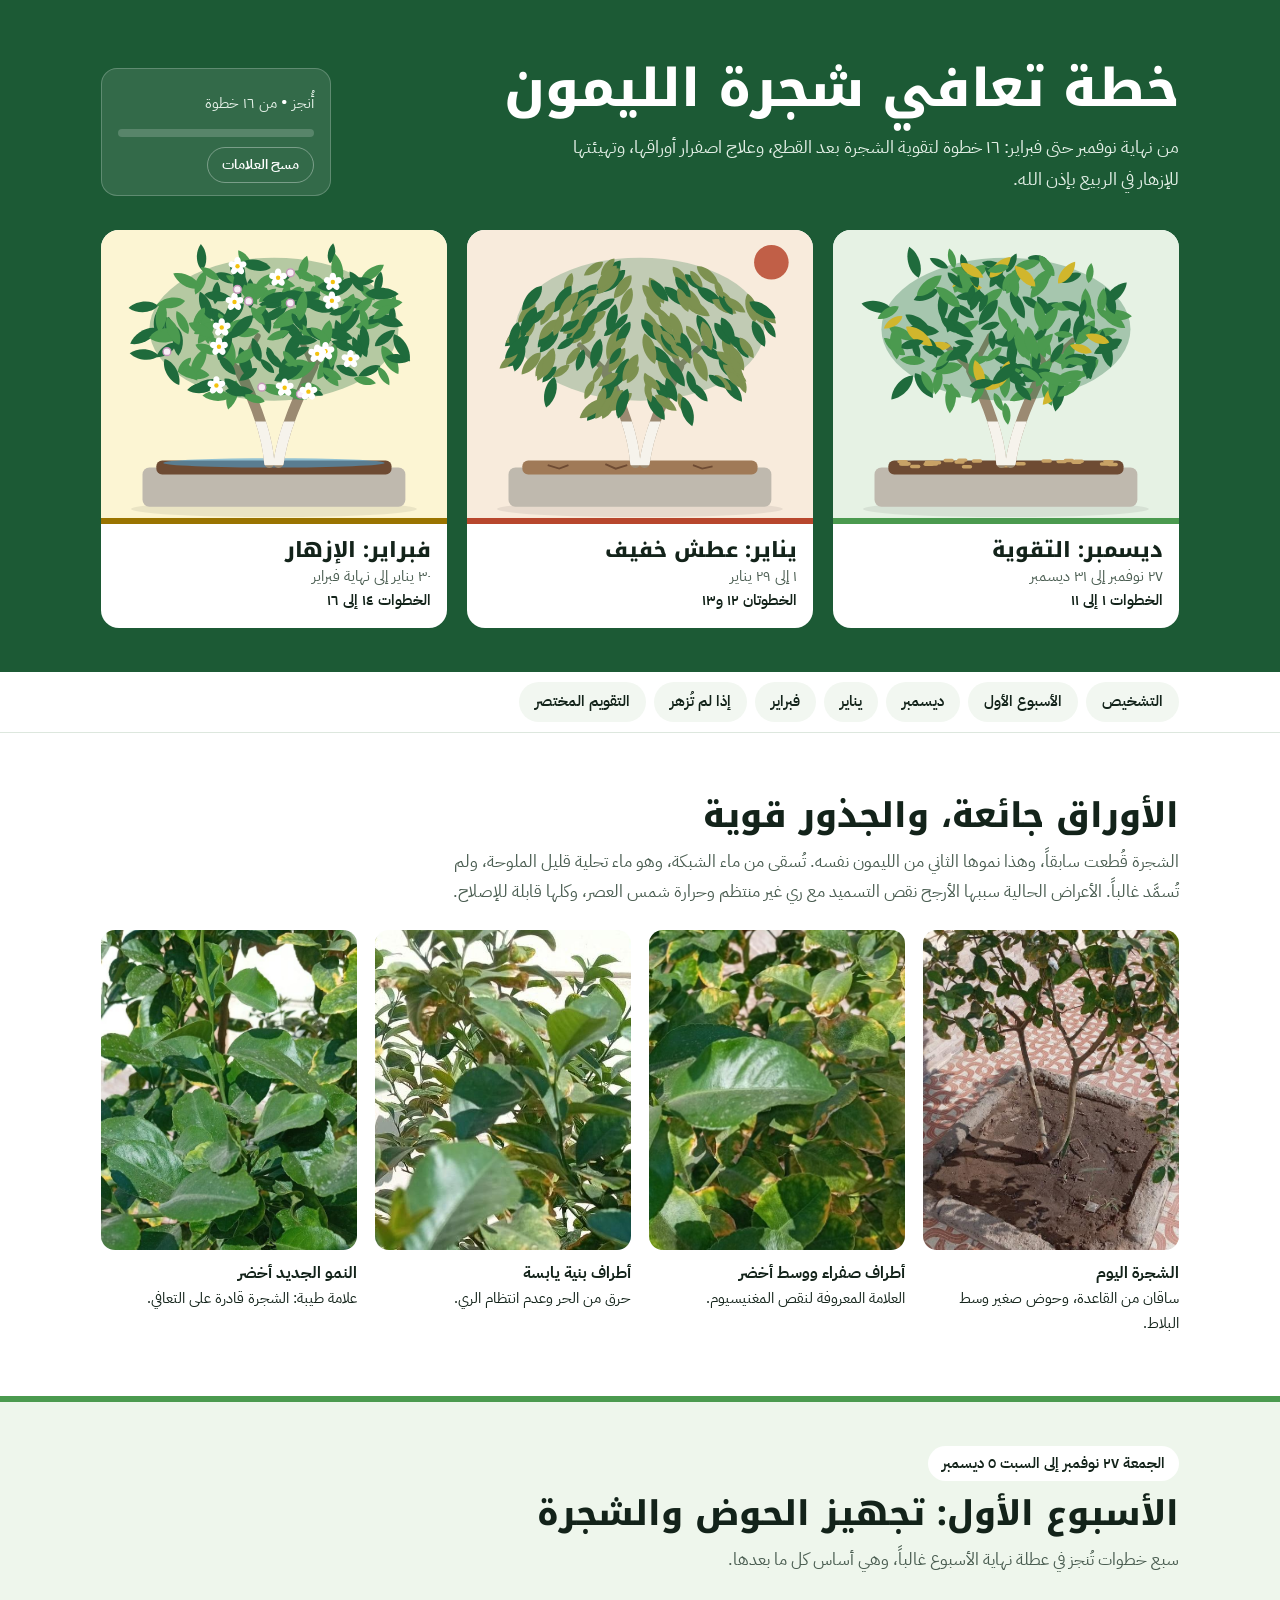
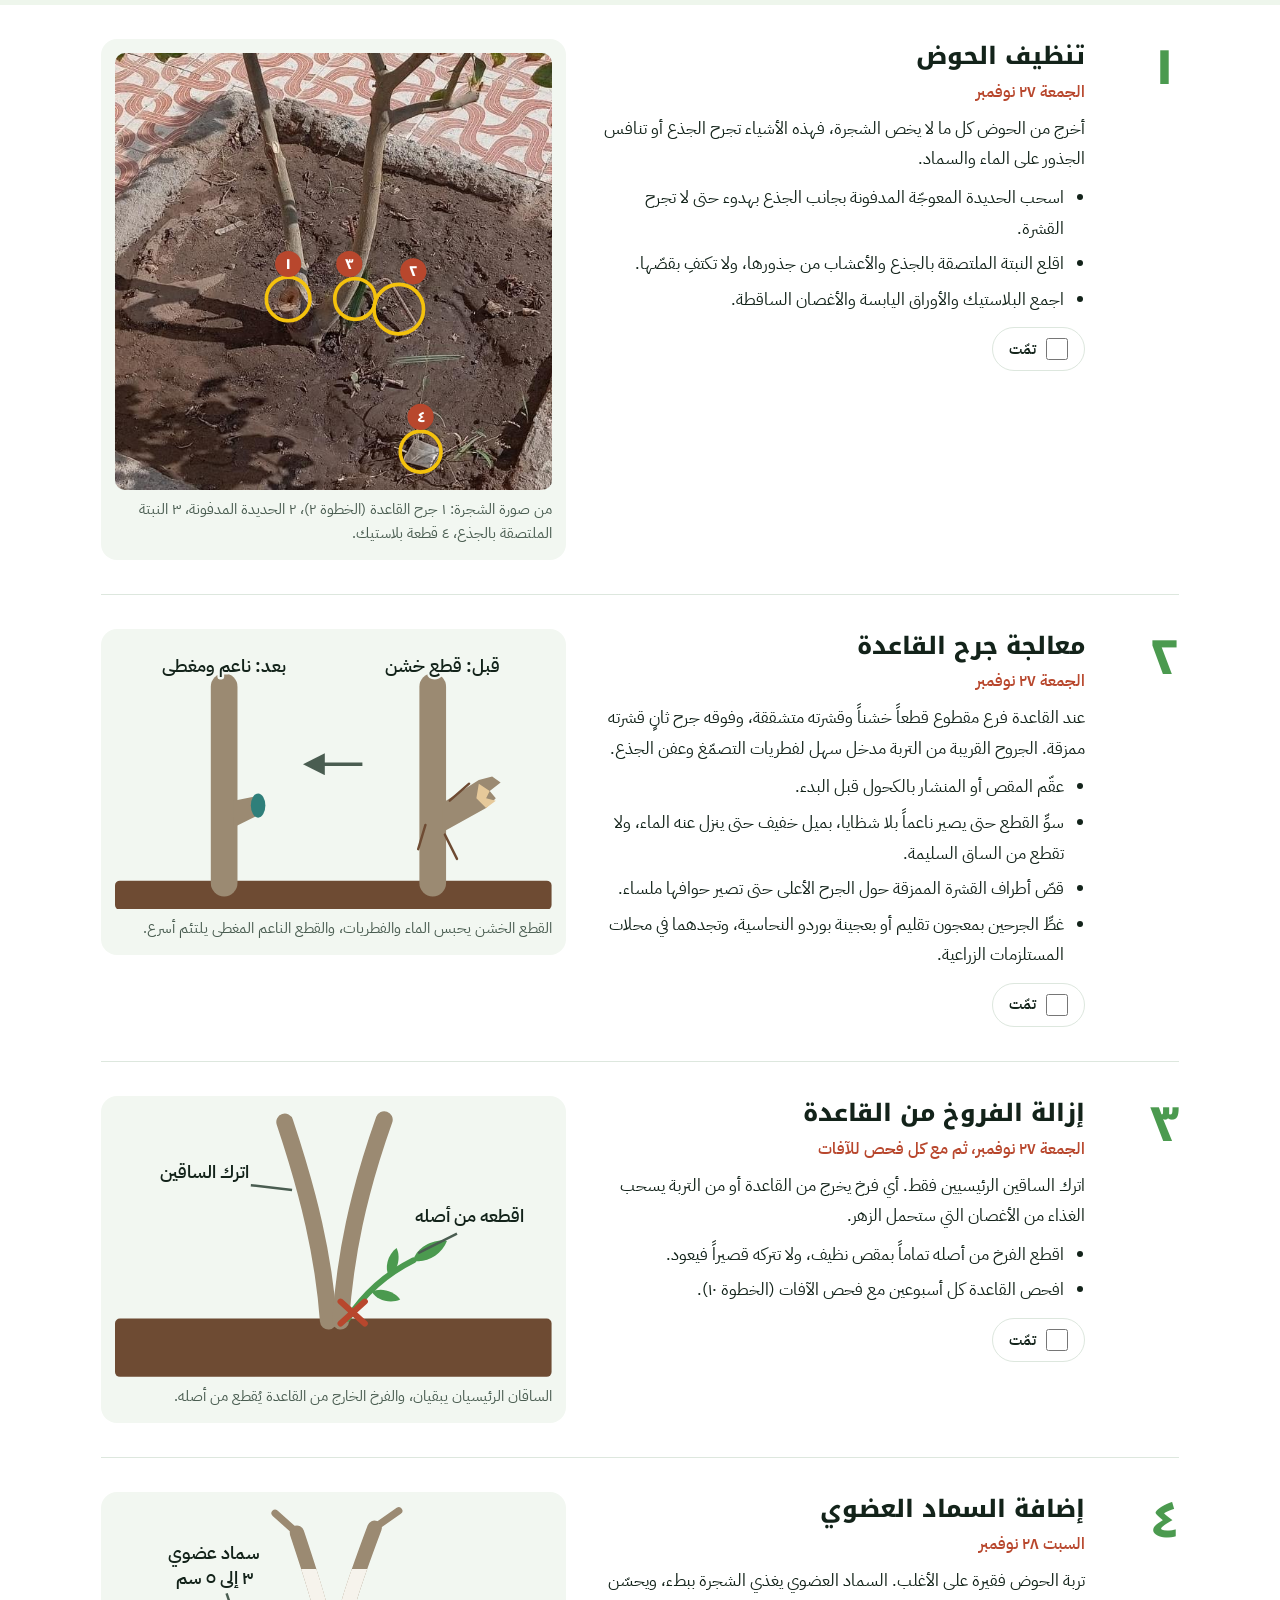
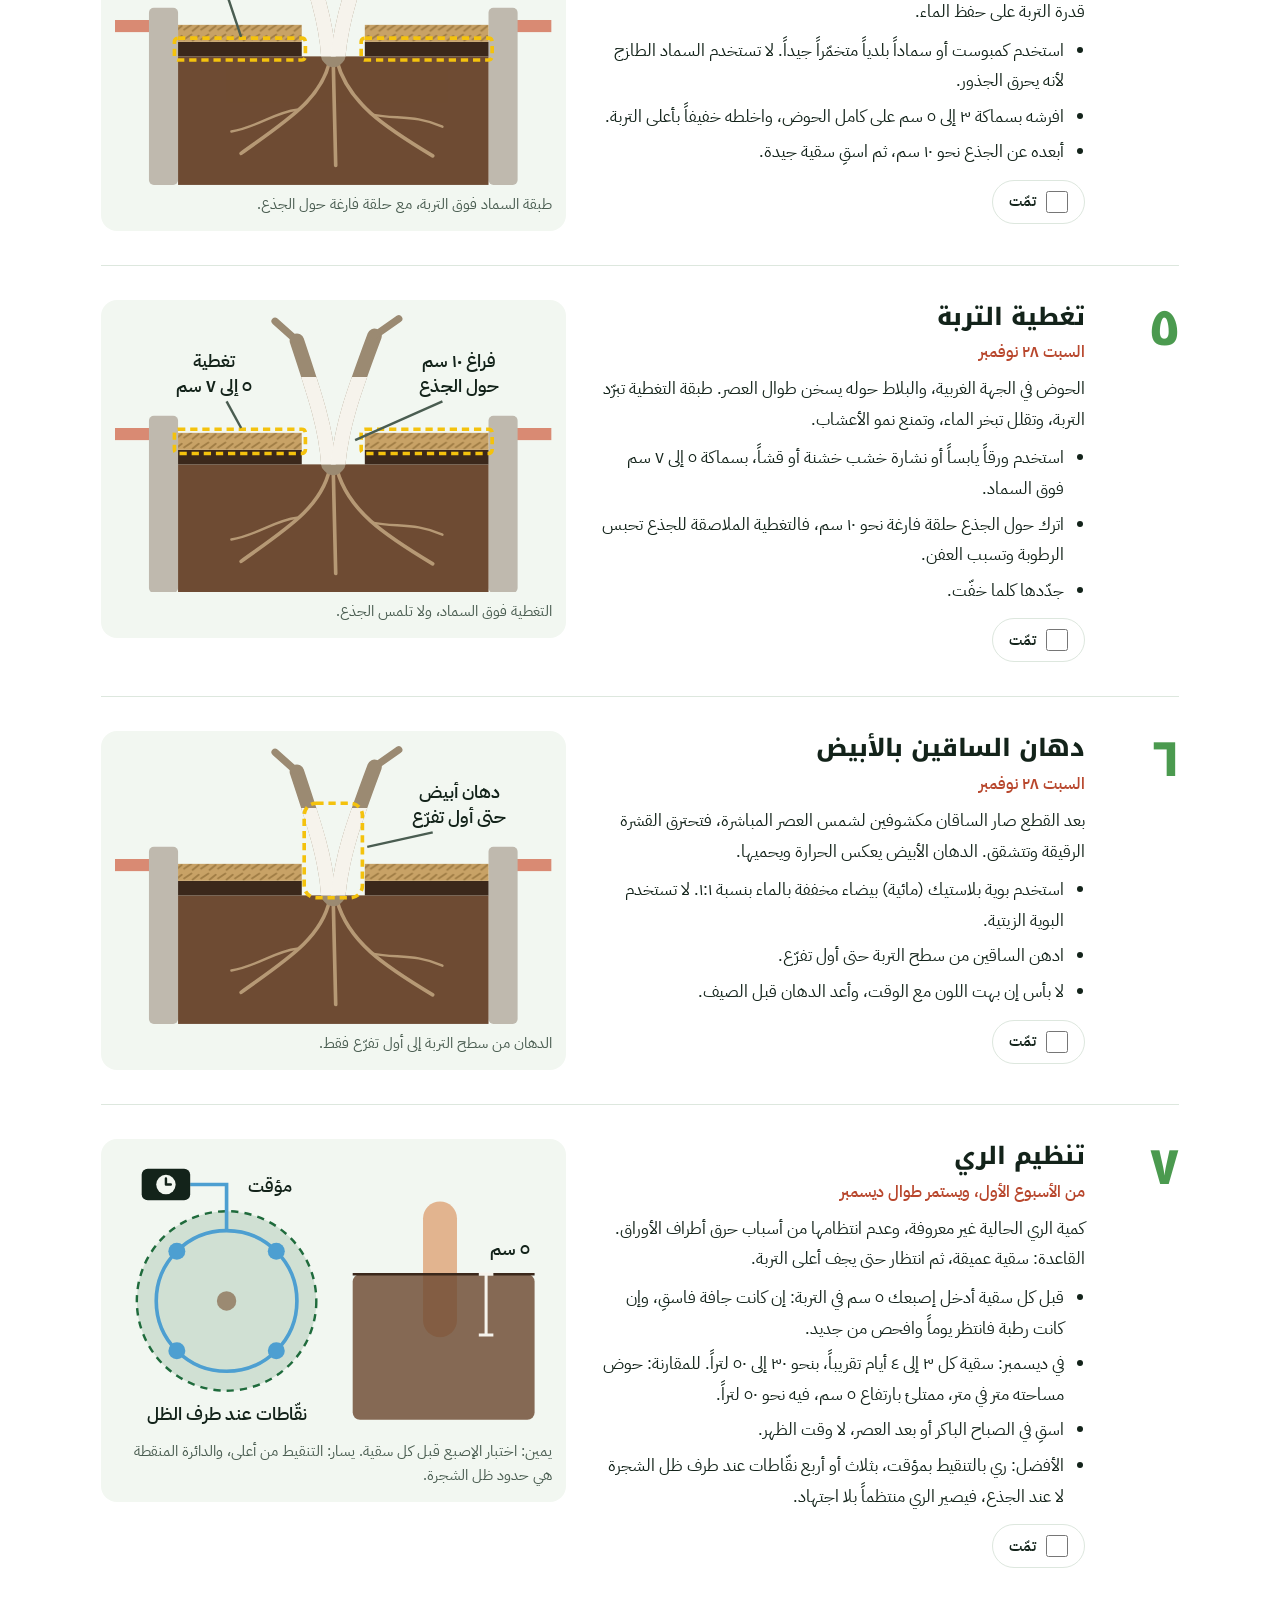
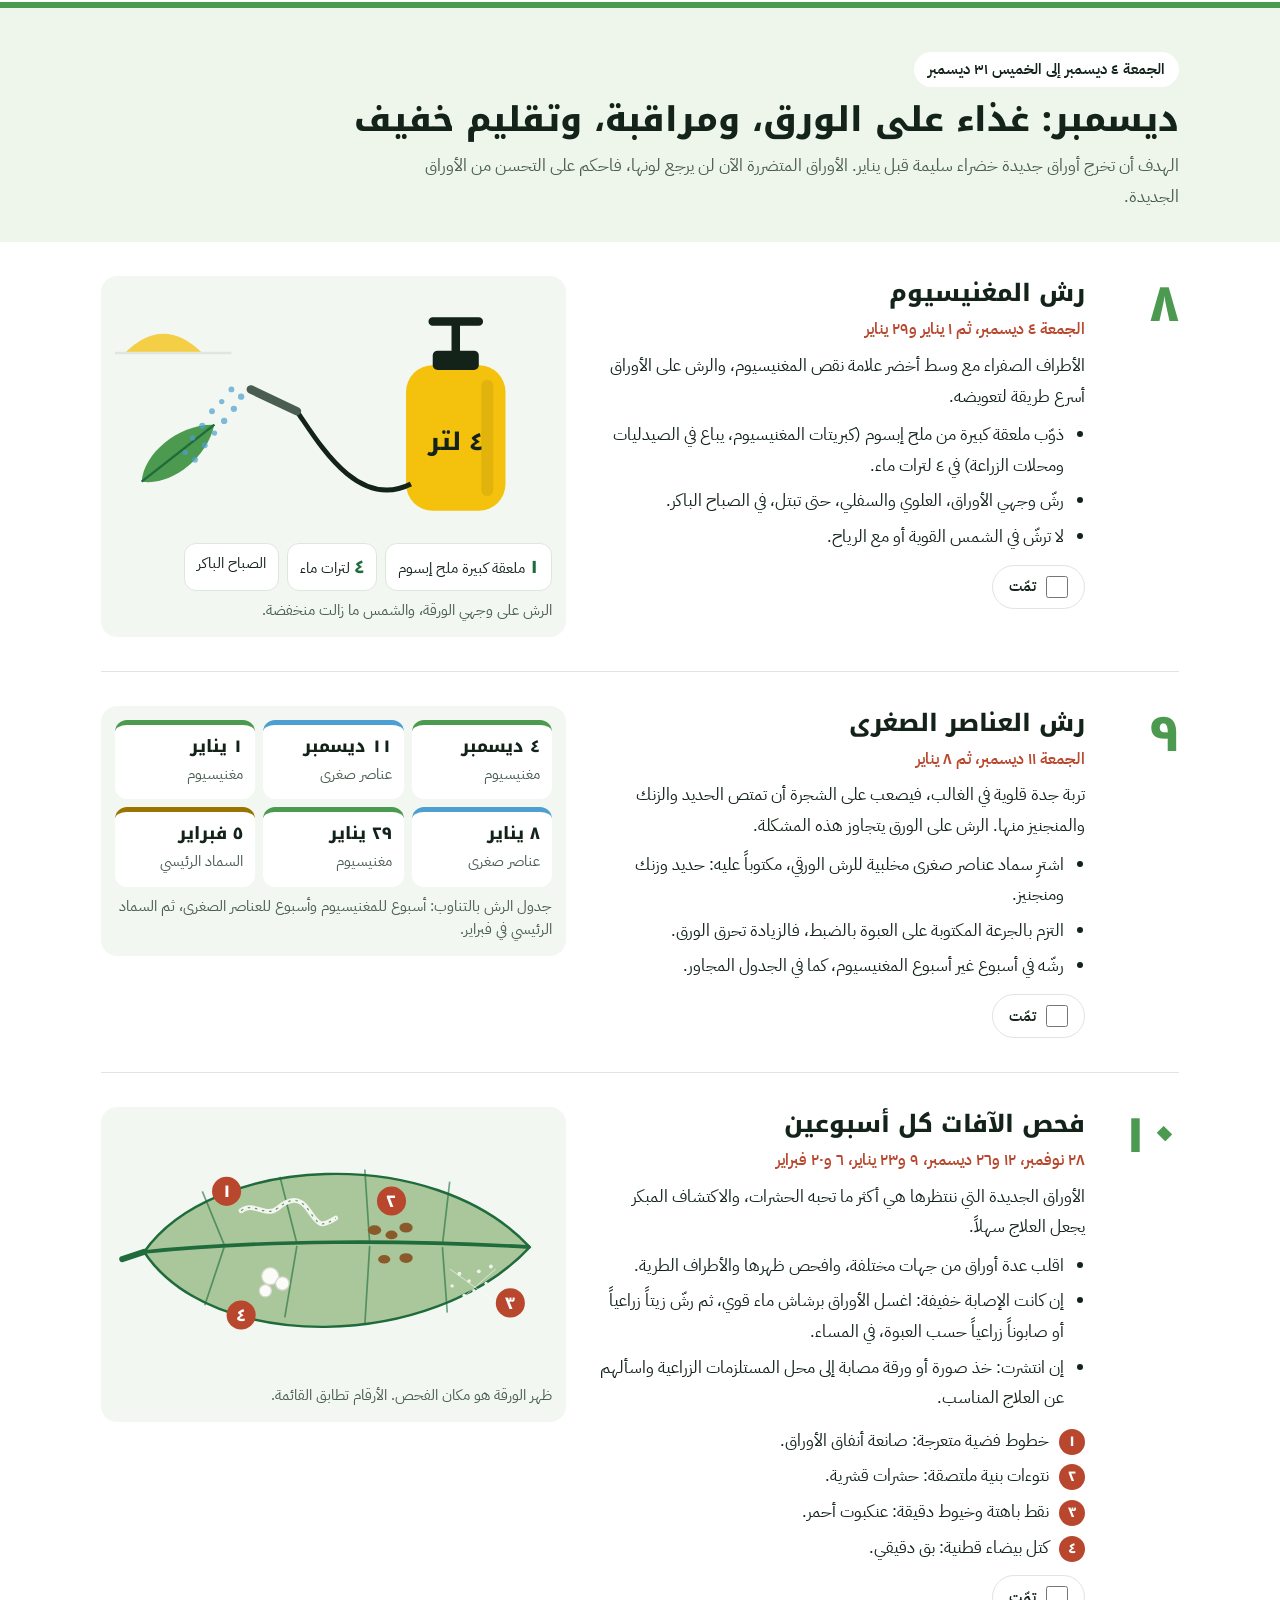
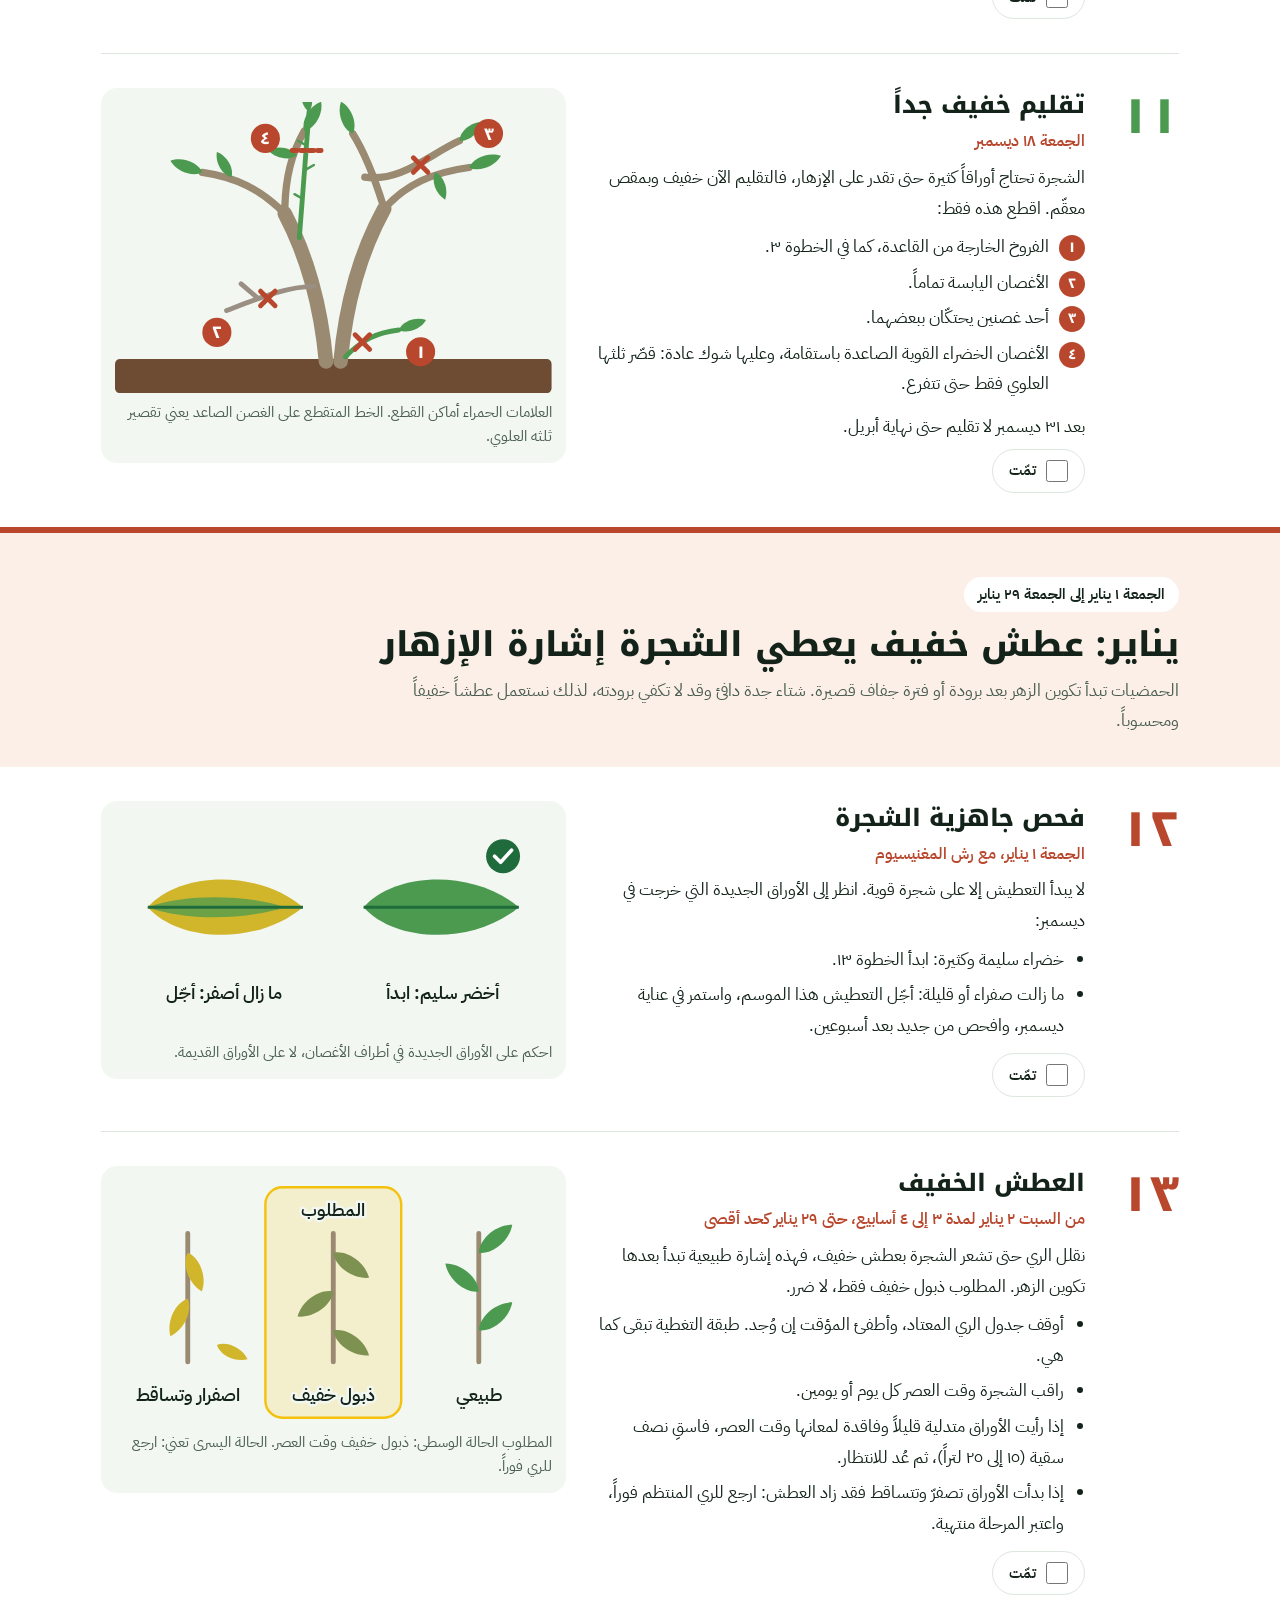
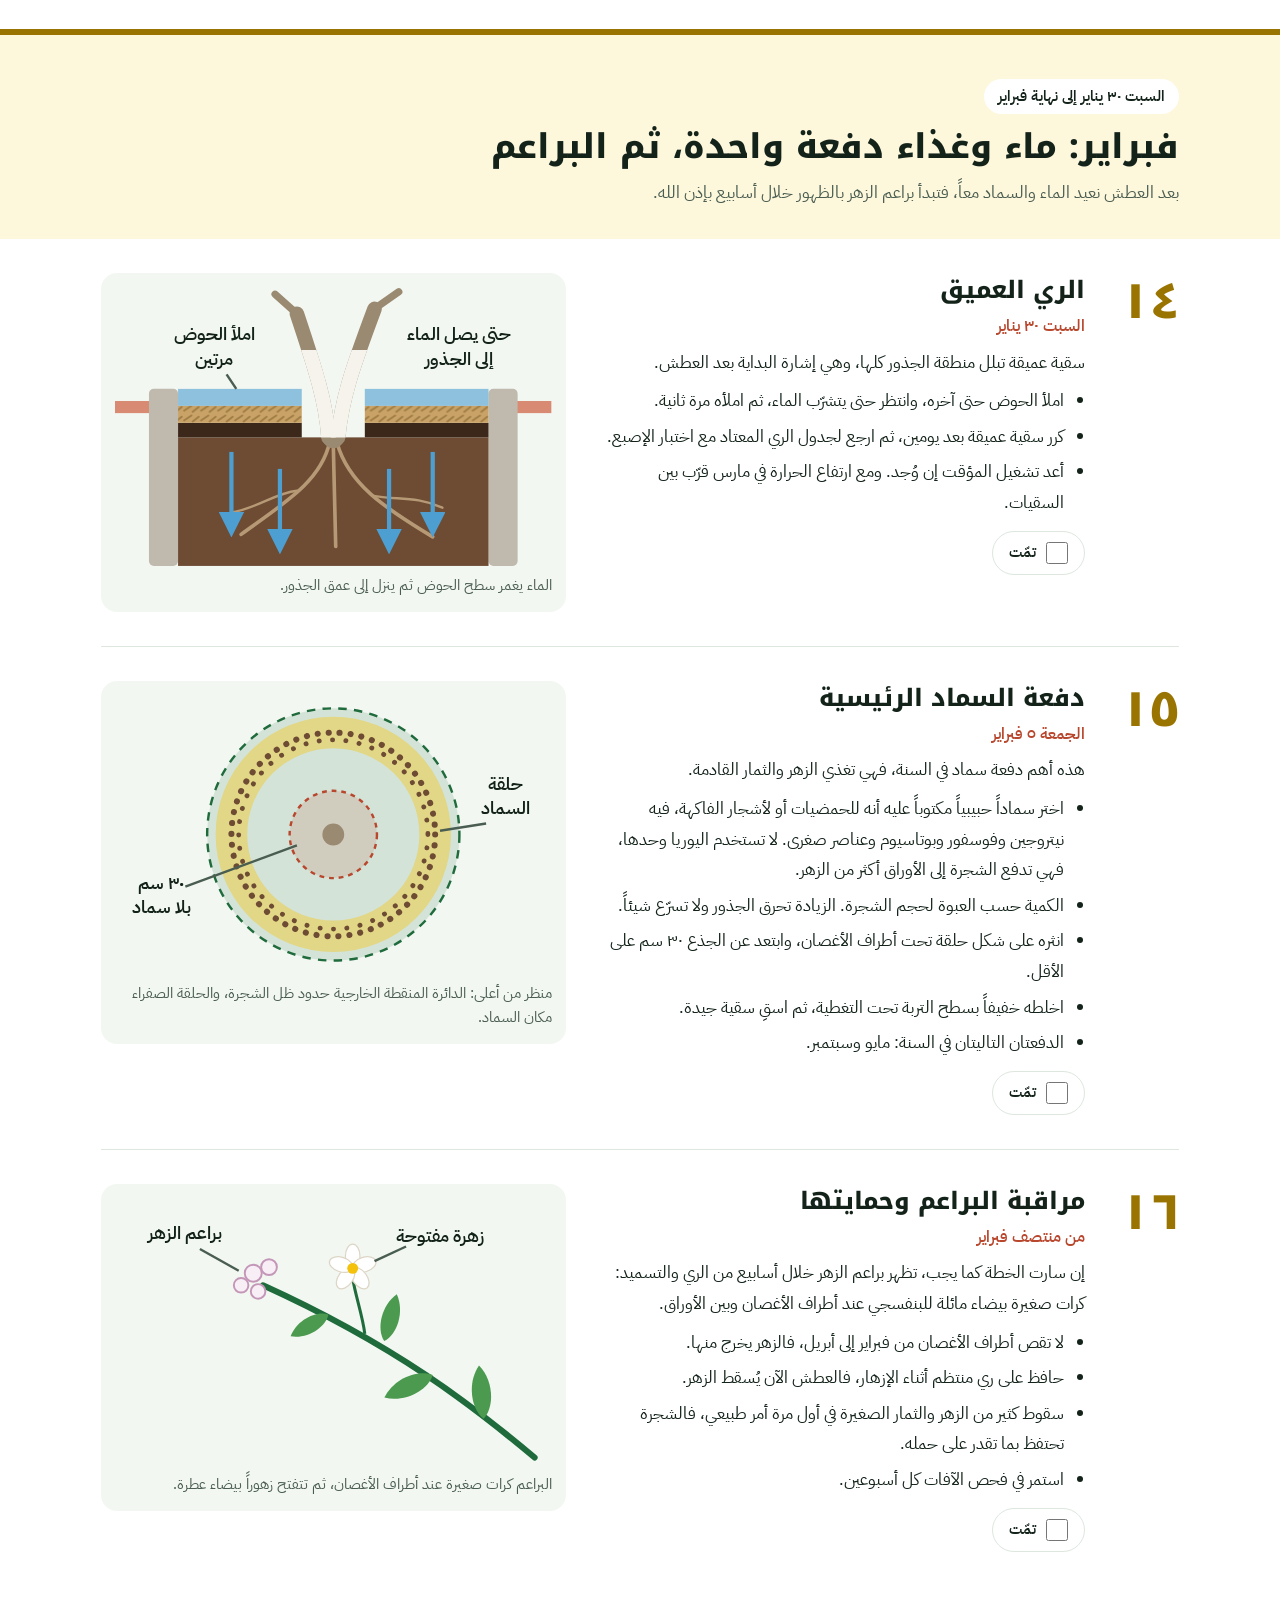
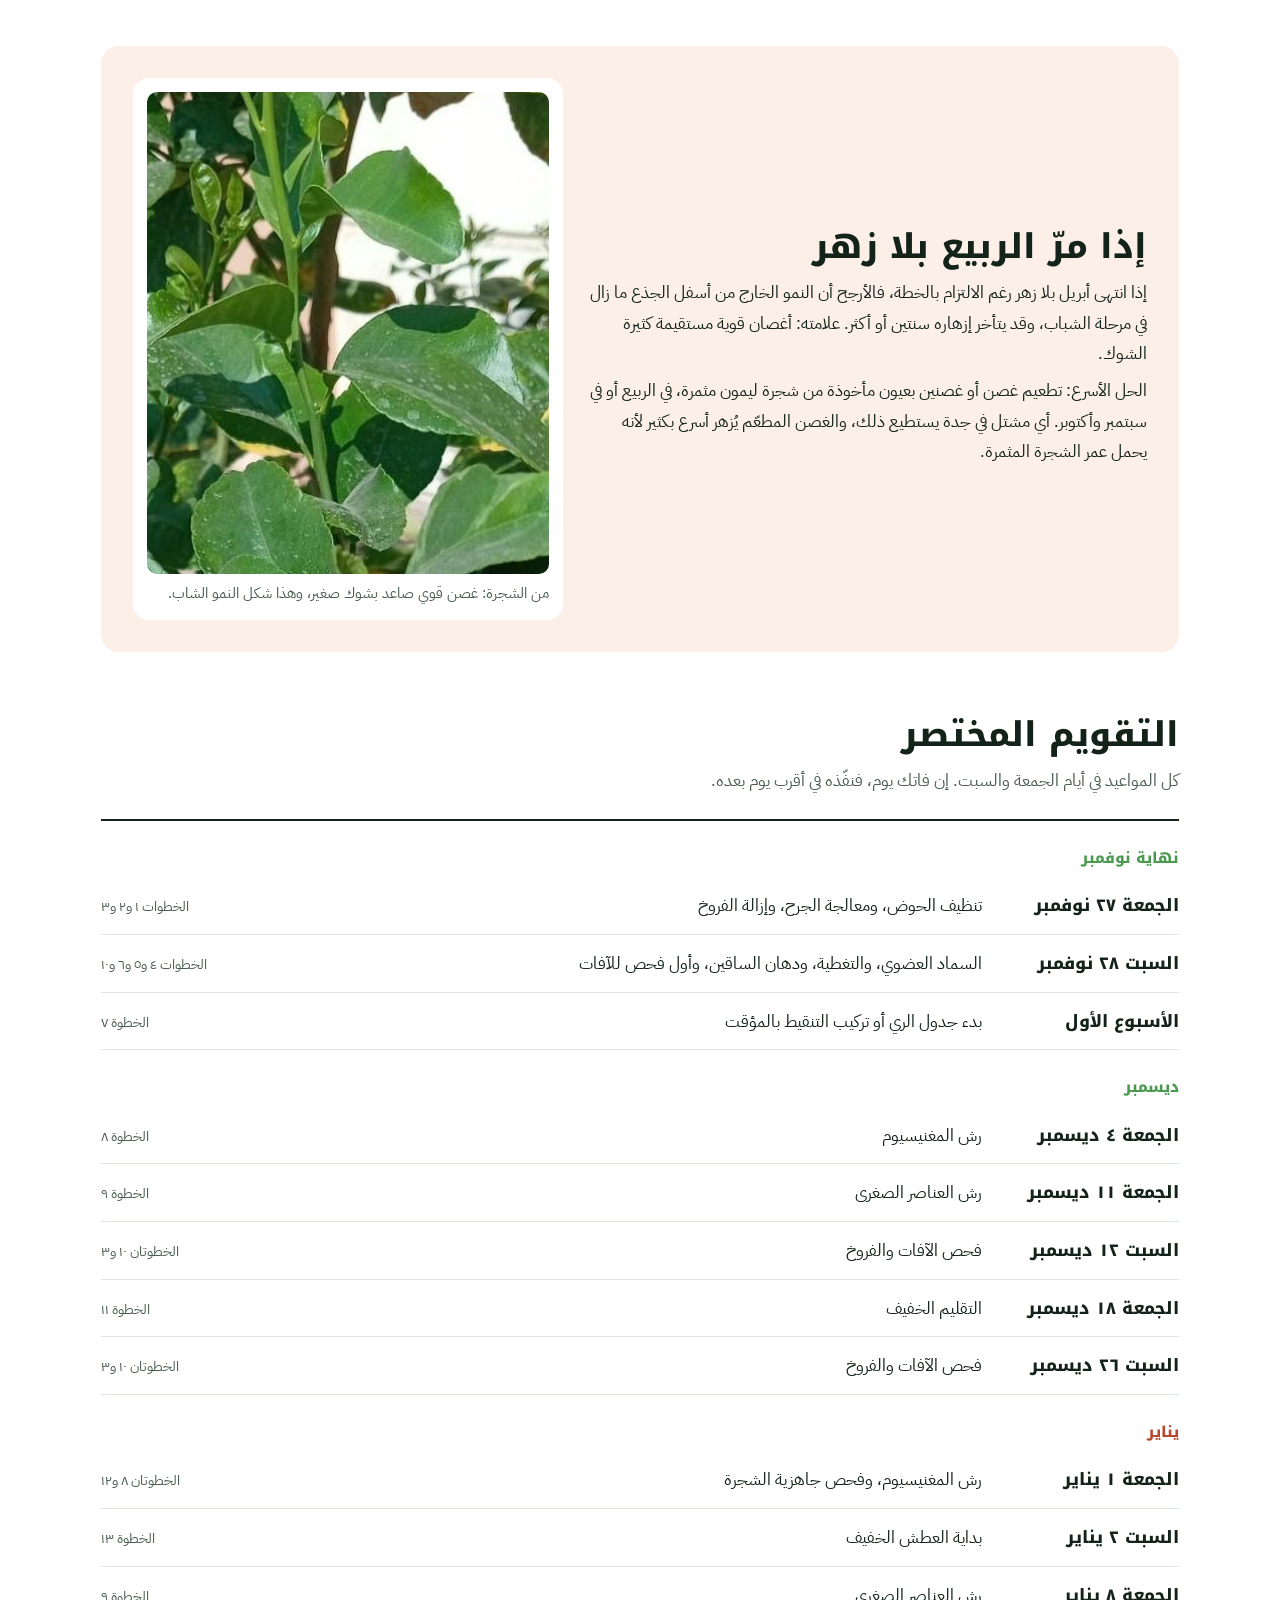
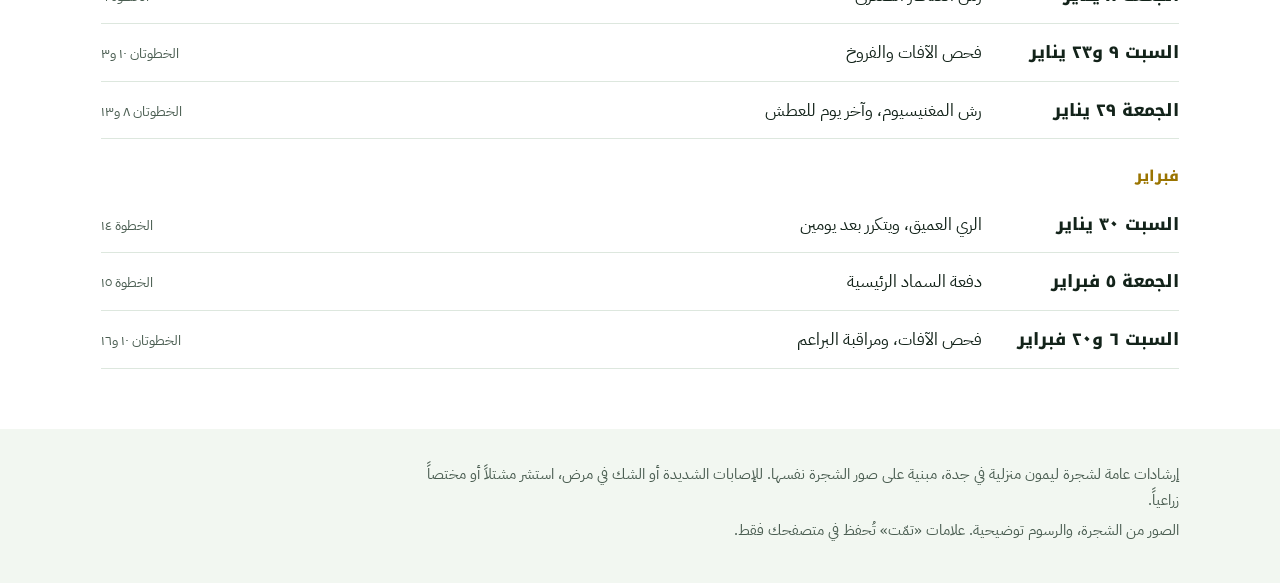
==== lemon/index.html @ d58d5d4e "Add lemon tree recovery plan page at /lemon/ An Arabic, step-by-step care plan (late November to Feb" ====
<!DOCTYPE html>
<html lang="ar" dir="rtl">
<head>
<meta charset="utf-8">
<meta name="viewport" content="width=device-width, initial-scale=1">
<title>خطة تعافي شجرة الليمون</title>
<meta name="description" content="خطة عملية مرقّمة من نهاية نوفمبر حتى فبراير لتقوية شجرة ليمون بعد القطع وتهيئتها للإزهار في جدة.">
<meta property="og:title" content="خطة تعافي شجرة الليمون">
<meta property="og:description" content="١٦ خطوة من نهاية نوفمبر حتى فبراير لتقوية الشجرة وتهيئتها للإزهار.">
<meta name="theme-color" content="#1c5a35">
<link rel="preconnect" href="https://fonts.googleapis.com">
<link rel="preconnect" href="https://fonts.gstatic.com" crossorigin>
<link href="https://fonts.googleapis.com/css2?family=IBM+Plex+Sans+Arabic:wght@400;600&family=Noto+Kufi+Arabic:wght@700;800&display=swap" rel="stylesheet">
<style>
/* VOICE everyday: a practical care leaflet for the family and whoever waters the tree
   IDEA an agricultural extension leaflet written for one specific lemon tree
   PICTURE the same tree drawn at three stations: December strengthening, January mild thirst, February blossom
   COLOUR white ground, leaf green bands, lemon yellow and terracotta (from the tiles around the basin) as accents
   TYPE Noto Kufi Arabic for headings + IBM Plex Sans Arabic for text
   LAYOUT green header with title and the three stations under it; numbered steps with a drawing beside each, stacked on phones */
:root{
  --bg:#ffffff;--ink:#13231a;--muted:#4a5d51;--line:#dde7de;--panel:#f2f7f1;--band:#1c5a35;--bandink:#e3efe6;
  --stbg:#ffffff;--sky1:#e6f2e4;--sky2:#f8ebdc;--sky3:#fcf5d3;
  --t1:#eef6ec;--t2:#fbefe8;--t3:#fdf7dc;
  --leaf:#1f6b3c;--leaf2:#4b9a4f;--leafdull:#7d9150;--leafy:#d1b62c;--leafund:#a9c79a;
  --lemon:#f4c20d;--gold:#9a7400;--terra:#b8472d;--tile:#d98a73;
  --soil:#6e4b33;--soil2:#a07a57;--compost:#3b281b;--mulch:#c8a266;--mulch2:#a07d45;
  --concrete:#bfb9ae;--trunk:#9b8a72;--wood:#e6c99a;--paint:#f6f3ec;--paste:#2f7f7a;
  --water:#4d9fd1;--skin:#e2b48f;--root:#c9ad86;--bud:#f8eef6;--budline:#c497b8;--scale:#8a5a2b;--dry:#9a8f82;
}
@media (prefers-color-scheme:dark){:root:not([data-theme=light]){
  --bg:#0e1812;--ink:#e8f0ea;--muted:#a7b7ac;--line:#233629;--panel:#15231a;--band:#10301e;--bandink:#cfe0d4;
  --stbg:#16271c;--sky1:#1b3324;--sky2:#33271e;--sky3:#323019;
  --t1:#132519;--t2:#261a15;--t3:#25230f;
  --leaf:#3f9a5f;--leaf2:#6fbf72;--leafdull:#8fa463;--leafy:#d8c04a;--leafund:#5d7f55;
  --gold:#f4c20d;--terra:#e2734f;--tile:#9c5a47;
  --soil:#5c3f2b;--soil2:#7d6046;--compost:#2a1c12;--mulch:#a8874f;--mulch2:#86693a;
  --concrete:#6f6b64;--trunk:#8c7c66;--water:#5aaee0;--root:#8f7a5d;--dry:#7f766b;
}}
:root[data-theme=dark]{
  --bg:#0e1812;--ink:#e8f0ea;--muted:#a7b7ac;--line:#233629;--panel:#15231a;--band:#10301e;--bandink:#cfe0d4;
  --stbg:#16271c;--sky1:#1b3324;--sky2:#33271e;--sky3:#323019;
  --t1:#132519;--t2:#261a15;--t3:#25230f;
  --leaf:#3f9a5f;--leaf2:#6fbf72;--leafdull:#8fa463;--leafy:#d8c04a;--leafund:#5d7f55;
  --gold:#f4c20d;--terra:#e2734f;--tile:#9c5a47;
  --soil:#5c3f2b;--soil2:#7d6046;--compost:#2a1c12;--mulch:#a8874f;--mulch2:#86693a;
  --concrete:#6f6b64;--trunk:#8c7c66;--water:#5aaee0;--root:#8f7a5d;--dry:#7f766b;
}
*{box-sizing:border-box;min-width:0}
html{scroll-padding-top:72px;-webkit-text-size-adjust:100%}
body{margin:0;background:var(--bg);color:var(--ink);font:17px/1.8 "IBM Plex Sans Arabic",Tahoma,"Segoe UI",sans-serif}
img{max-width:100%;height:auto;display:block}
a{color:inherit}
.wrap{max-width:1180px;margin:0 auto;padding-inline:max(4vw,16px)}
h1,h2,h3,.kufi{font-family:"Noto Kufi Arabic",Tahoma,"Segoe UI",sans-serif;font-weight:800}
h1{font-size:clamp(32px,5.4vw,52px);line-height:1.25;margin:0 0 10px;text-wrap:balance}
h2{font-size:clamp(25px,3.4vw,34px);line-height:1.35;margin:0 0 8px;text-wrap:balance}
h3{font-size:clamp(20px,2.4vw,24px);line-height:1.45;margin:0}
.top{background:var(--band);color:#fff;padding:clamp(28px,5vw,56px) 0 clamp(24px,4vw,44px)}
.head{display:flex;flex-wrap:wrap;gap:16px 40px;align-items:flex-end;justify-content:space-between}
.lead{font-size:18px;max-width:36em;margin:0;color:var(--bandink)}
.prog{background:rgba(255,255,255,.1);border:1px solid rgba(255,255,255,.22);border-radius:16px;padding:12px 16px;min-width:230px}
.prog p{margin:0 0 8px;font-size:15px;color:var(--bandink)}
.prog b{font-size:22px;color:#fff}
.track{height:8px;border-radius:9px;background:rgba(255,255,255,.18);overflow:hidden}
#bar{height:100%;width:0;background:var(--lemon);border-radius:9px;transition:width .35s}
.reset{margin-top:10px;font:600 14px "IBM Plex Sans Arabic",Tahoma,sans-serif;color:#fff;background:none;border:1px solid rgba(255,255,255,.35);border-radius:999px;padding:6px 14px;min-height:36px;cursor:pointer}
.reset:focus-visible,.done input:focus-visible,.toc a:focus-visible{outline:3px solid var(--lemon);outline-offset:2px}
.stations{display:grid;grid-template-columns:repeat(3,minmax(0,1fr));gap:clamp(8px,2vw,20px);margin-top:clamp(22px,3vw,34px)}
.st{background:var(--stbg);color:var(--ink);border-radius:18px;overflow:hidden;display:flex;flex-direction:column;text-decoration:none}
.st svg{display:block;width:100%;height:auto;aspect-ratio:300/250}
.st:nth-child(1) svg{background:var(--sky1)}.st:nth-child(2) svg{background:var(--sky2)}.st:nth-child(3) svg{background:var(--sky3)}
.st .cap{padding:12px 16px 16px;border-top:6px solid var(--c);flex:1}
.st .m{font:800 21px/1.4 "Noto Kufi Arabic",Tahoma,sans-serif;display:block}
.st .d,.st .s{display:block;font-size:14.5px;color:var(--muted);line-height:1.6}
.st .s{color:var(--ink);font-weight:600}
.c1{--c:var(--leaf2);--tint:var(--t1)}.c2{--c:var(--terra);--tint:var(--t2)}.c3{--c:var(--gold);--tint:var(--t3)}
.toc{position:sticky;top:0;z-index:5;background:var(--bg);border-bottom:1px solid var(--line)}
.toc .wrap{display:flex;gap:8px;overflow-x:auto;padding-block:10px;scrollbar-width:thin}
.toc a{flex:none;display:inline-flex;align-items:center;min-height:40px;padding:4px 16px;border-radius:999px;background:var(--panel);text-decoration:none;font-size:15px;font-weight:600}
@media(max-width:900px){.toc{position:static}}
.sec{padding:clamp(32px,5vw,60px) 0}
.intro{max-width:44em;margin:0 0 22px;color:var(--muted)}
.diag{display:grid;grid-template-columns:repeat(4,minmax(0,1fr));gap:18px}
.diag figure{margin:0}
.diag img{width:100%;aspect-ratio:4/5;object-fit:cover;border-radius:14px;background:var(--panel)}
.diag figcaption{font-size:15px;line-height:1.65;margin-top:10px}
.diag figcaption b{display:block;font-size:16px}
.ph{background:var(--tint);padding:clamp(26px,4vw,44px) 0 clamp(20px,3vw,30px);border-top:6px solid var(--c)}
.ph .dates{display:inline-block;font-weight:600;color:var(--ink);background:var(--bg);border-radius:999px;padding:4px 14px;font-size:15px;margin-bottom:10px}
.ph p{margin:4px 0 0;max-width:46em;color:var(--muted)}
.step{display:grid;grid-template-columns:64px minmax(0,1fr) minmax(0,.95fr);gap:8px 30px;padding:34px 0;border-top:1px solid var(--line);align-items:start}
.step:first-child{border-top:0}
.num{font:800 50px/1 "Noto Kufi Arabic",Tahoma,sans-serif;color:var(--c);padding-top:4px}
.when{display:block;margin:4px 0 8px;font-weight:600;color:var(--terra);font-size:15.5px}
.step p{margin:6px 0}
.step ul{padding-inline-start:1.2em;margin:8px 0 12px}
.step li{margin:5px 0}
.done{display:inline-flex;align-items:center;gap:10px;min-height:44px;padding:6px 16px;border:1.5px solid var(--line);border-radius:999px;cursor:pointer;font-weight:600;font-size:15px;user-select:none}
.done input{width:22px;height:22px;margin:0;accent-color:var(--leaf)}
.step.is-done .done{background:var(--leaf);border-color:var(--leaf);color:#fff}
.step.is-done .num{color:var(--muted)}
.step.is-done h3{text-decoration:line-through;text-decoration-thickness:2px;text-decoration-color:var(--leaf2)}
.fig{margin:0;background:var(--panel);border-radius:16px;padding:14px}
.fig svg{display:block;width:100%;height:auto}
.fig figcaption{font-size:14.5px;color:var(--muted);margin-top:8px;line-height:1.65}
.ann{position:relative}
.ann img{width:100%;border-radius:10px}
.ann svg{position:absolute;inset:0;width:100%;height:100%}
.t{font:600 15px "IBM Plex Sans Arabic",Tahoma,sans-serif;fill:var(--ink);paint-order:stroke;stroke:var(--panel);stroke-width:4px;stroke-linejoin:round}
.tb{font:800 16px "Noto Kufi Arabic",Tahoma,sans-serif;fill:#fff}
.chips{display:flex;flex-wrap:wrap;gap:8px;margin-top:10px}
.chips span{background:var(--bg);border:1px solid var(--line);border-radius:12px;padding:6px 12px;font-size:15px;white-space:nowrap}
.chips b{font:800 18px "Noto Kufi Arabic",Tahoma,sans-serif;color:var(--leaf)}
.spray{display:grid;grid-template-columns:repeat(3,minmax(0,1fr));gap:8px}
.sp{background:var(--bg);border-radius:12px;padding:10px 12px;border-top:5px solid var(--k)}
.sp b{display:block;font:800 17px/1.4 "Noto Kufi Arabic",Tahoma,sans-serif;white-space:nowrap}
.sp span{font-size:14.5px;color:var(--muted)}
.mg{--k:var(--leaf2)}.mi{--k:var(--water)}.fe{--k:var(--gold)}
.legend{list-style:none;padding:0!important}
.legend li{display:flex;gap:10px;align-items:baseline}
.legend i{flex:none;font:800 14px/26px "Noto Kufi Arabic",Tahoma,sans-serif;font-style:normal;width:26px;height:26px;border-radius:50%;background:var(--terra);color:#fff;text-align:center}
.note{background:var(--t2);border-radius:18px;padding:clamp(20px,3vw,32px);display:grid;grid-template-columns:minmax(0,1.3fr) minmax(0,1fr);gap:24px;align-items:center}
.note p{margin:6px 0}
.cal{border-top:2px solid var(--ink)}
.row{display:grid;grid-template-columns:10.5em minmax(0,1fr) auto;gap:4px 18px;padding:12px 0;border-bottom:1px solid var(--line);align-items:baseline}
.row b{font:800 17px "Noto Kufi Arabic",Tahoma,sans-serif;white-space:nowrap}
.row .ref{font-size:14px;color:var(--muted);white-space:nowrap}
.row.mo{border-bottom:0;padding:22px 0 4px;display:block}
.row.mo span{font:800 15px "Noto Kufi Arabic",Tahoma,sans-serif;color:var(--c)}
footer{background:var(--panel);padding:28px 0 36px;font-size:14.5px;color:var(--muted)}
footer p{margin:4px 0;max-width:52em}
@media(max-width:900px){.diag{grid-template-columns:repeat(2,minmax(0,1fr))}.note{grid-template-columns:1fr}}
@media(max-width:820px){.step{grid-template-columns:42px minmax(0,1fr);gap:8px 14px}.num{font-size:36px}.step .fig{grid-column:1/-1;margin-top:8px}}
@media(max-width:600px){
  body{font-size:16.5px}
  .stations{grid-template-columns:minmax(0,1fr);gap:10px}
  .st{flex-direction:row;align-items:stretch}
  .st svg{width:40%;flex:none}
  .st .cap{border-top:0;border-inline-start:5px solid var(--c);padding:12px 14px;display:flex;flex-direction:column;justify-content:center}
  .st .m{font-size:18px}
  .spray{grid-template-columns:repeat(2,minmax(0,1fr))}
  .row{grid-template-columns:minmax(0,1fr)}
  .prog{width:100%}
}
@media(prefers-reduced-motion:reduce){#bar{transition:none}}
</style>
</head>
<body>

<svg width="0" height="0" style="position:absolute" aria-hidden="true" focusable="false">
  <defs>
    <path id="lf" d="M0 0C8-9 28-10 40 0C28 10 8 9 0 0Z"/>
    <pattern id="straw" width="14" height="8" patternUnits="userSpaceOnUse">
      <rect width="14" height="8" fill="var(--mulch)"/>
      <path d="M1 6L7 2M8 7L13 3" stroke="var(--mulch2)" stroke-width="1.6" stroke-linecap="round"/>
    </pattern>
    <clipPath id="paintclip"><rect x="0" y="52" width="360" height="72"/></clipPath>
    <marker id="ah" viewBox="0 0 10 10" refX="5" refY="5" markerWidth="6" markerHeight="6" orient="auto-start-reverse">
      <path d="M0 0L10 5L0 10Z" fill="var(--water)"/>
    </marker>
    <marker id="am" viewBox="0 0 10 10" refX="5" refY="5" markerWidth="6" markerHeight="6" orient="auto-start-reverse">
      <path d="M0 0L10 5L0 10Z" fill="var(--muted)"/>
    </marker>
    <symbol id="xsec" viewBox="0 0 360 230">
      <rect x="0" y="94" width="34" height="10" fill="var(--tile)"/>
      <rect x="326" y="94" width="34" height="10" fill="var(--tile)"/>
      <rect x="28" y="84" width="24" height="146" rx="4" fill="var(--concrete)"/>
      <rect x="308" y="84" width="24" height="146" rx="4" fill="var(--concrete)"/>
      <rect x="52" y="124" width="256" height="106" fill="var(--soil)"/>
      <g stroke="var(--root)" stroke-width="3" fill="none" stroke-linecap="round" opacity=".8">
        <path d="M177 128C170 160 140 178 104 204"/><path d="M183 128C192 162 222 182 262 206"/>
        <path d="M180 130L182 214"/><path d="M150 168C132 170 118 182 96 186" stroke-width="2"/>
        <path d="M212 172C232 176 248 172 270 182" stroke-width="2"/>
      </g>
      <rect x="52" y="112" width="102" height="12" fill="var(--compost)"/>
      <rect x="206" y="112" width="102" height="12" fill="var(--compost)"/>
      <rect x="52" y="98" width="102" height="14" fill="url(#straw)"/>
      <rect x="206" y="98" width="102" height="14" fill="url(#straw)"/>
      <circle cx="180" cy="124" r="9" fill="var(--trunk)"/>
      <g fill="none" stroke-linecap="round" stroke-width="12">
        <path d="M176 124C174 95 166 70 150 22" stroke="var(--trunk)"/>
        <path d="M184 124C187 92 196 66 214 18" stroke="var(--trunk)"/>
        <g clip-path="url(#paintclip)" stroke="var(--paint)">
          <path d="M176 124C174 95 166 70 150 22"/><path d="M184 124C187 92 196 66 214 18"/>
        </g>
      </g>
      <path d="M150 22L132 6M214 18L234 4" stroke="var(--trunk)" stroke-width="6" stroke-linecap="round"/>
    </symbol>
  </defs>
</svg>

<header class="top">
  <div class="wrap">
    <div class="head">
      <div>
        <h1>خطة تعافي شجرة الليمون</h1>
        <p class="lead">من نهاية نوفمبر حتى فبراير: ١٦ خطوة لتقوية الشجرة بعد القطع، وعلاج اصفرار أوراقها، وتهيئتها للإزهار في الربيع بإذن الله.</p>
      </div>
      <div class="prog" aria-live="polite">
        <p>أُنجز <b id="prog">٠</b> من ١٦ خطوة</p>
        <div class="track"><div id="bar"></div></div>
        <button class="reset" id="reset" type="button">مسح العلامات</button>
      </div>
    </div>
    <div class="stations">
      <a class="st c1" href="#w1">
        <svg viewBox="0 0 300 250" preserveAspectRatio="xMidYMax meet" data-tree="0" role="img" aria-label="الشجرة في ديسمبر: أوراق خضراء وتربة مغطاة"></svg>
        <span class="cap"><span class="m">ديسمبر: التقوية</span><span class="d">٢٧ نوفمبر إلى ٣١ ديسمبر</span><span class="s">الخطوات ١ إلى ١١</span></span>
      </a>
      <a class="st c2" href="#jan">
        <svg viewBox="0 0 300 250" preserveAspectRatio="xMidYMax meet" data-tree="1" role="img" aria-label="الشجرة في يناير: ذبول خفيف من قلة الماء"></svg>
        <span class="cap"><span class="m">يناير: عطش خفيف</span><span class="d">١ إلى ٢٩ يناير</span><span class="s">الخطوتان ١٢ و١٣</span></span>
      </a>
      <a class="st c3" href="#feb">
        <svg viewBox="0 0 300 250" preserveAspectRatio="xMidYMax meet" data-tree="2" role="img" aria-label="الشجرة في فبراير: براعم وأزهار بيضاء"></svg>
        <span class="cap"><span class="m">فبراير: الإزهار</span><span class="d">٣٠ يناير إلى نهاية فبراير</span><span class="s">الخطوات ١٤ إلى ١٦</span></span>
      </a>
    </div>
  </div>
</header>

<nav class="toc" aria-label="أقسام الصفحة">
  <div class="wrap">
    <a href="#diag">التشخيص</a><a href="#w1">الأسبوع الأول</a><a href="#dec">ديسمبر</a><a href="#jan">يناير</a><a href="#feb">فبراير</a><a href="#nobloom">إذا لم تُزهر</a><a href="#cal">التقويم المختصر</a>
  </div>
</nav>

<main>
<section class="sec" id="diag">
  <div class="wrap">
    <h2>الأوراق جائعة، والجذور قوية</h2>
    <p class="intro">الشجرة قُطعت سابقاً، وهذا نموها الثاني من الليمون نفسه. تُسقى من ماء الشبكة، وهو ماء تحلية قليل الملوحة، ولم تُسمَّد غالباً. الأعراض الحالية سببها الأرجح نقص التسميد مع ري غير منتظم وحرارة شمس العصر، وكلها قابلة للإصلاح.</p>
    <div class="diag">
      <figure><img src="img/tree.jpg" width="579" height="900" alt="شجرة الليمون في حوضها الإسمنتي"><figcaption><b>الشجرة اليوم</b>ساقان من القاعدة، وحوض صغير وسط البلاط.</figcaption></figure>
      <figure><img src="img/leaves.jpg" width="520" height="720" alt="أوراق بأطراف صفراء وبقع ووسط أخضر"><figcaption><b>أطراف صفراء ووسط أخضر</b>العلامة المعروفة لنقص المغنيسيوم.</figcaption></figure>
      <figure><img src="img/brownedge.jpg" width="520" height="560" alt="أوراق بأطراف بنية يابسة"><figcaption><b>أطراف بنية يابسة</b>حرق من الحر وعدم انتظام الري.</figcaption></figure>
      <figure><img src="img/newgrowth.jpg" width="820" height="820" alt="نمو جديد بأوراق خضراء سليمة"><figcaption><b>النمو الجديد أخضر</b>علامة طيبة: الشجرة قادرة على التعافي.</figcaption></figure>
    </div>
  </div>
</section>

<section class="c1" id="w1">
  <div class="ph"><div class="wrap">
    <span class="dates">الجمعة ٢٧ نوفمبر إلى السبت ٥ ديسمبر</span>
    <h2>الأسبوع الأول: تجهيز الحوض والشجرة</h2>
    <p>سبع خطوات تُنجز في عطلة نهاية الأسبوع غالباً، وهي أساس كل ما بعدها.</p>
  </div></div>
  <div class="wrap">

    <article class="step" id="s1">
      <div class="num">١</div>
      <div>
        <h3>تنظيف الحوض</h3>
        <span class="when">الجمعة ٢٧ نوفمبر</span>
        <p>أخرج من الحوض كل ما لا يخص الشجرة، فهذه الأشياء تجرح الجذع أو تنافس الجذور على الماء والسماد.</p>
        <ul>
          <li>اسحب الحديدة المعوجّة المدفونة بجانب الجذع بهدوء حتى لا تجرح القشرة.</li>
          <li>اقلع النبتة الملتصقة بالجذع والأعشاب من جذورها، ولا تكتفِ بقصّها.</li>
          <li>اجمع البلاستيك والأوراق اليابسة والأغصان الساقطة.</li>
        </ul>
        <label class="done"><input type="checkbox" id="d1"> تمّت</label>
      </div>
      <figure class="fig">
        <div class="ann">
          <img src="img/base.jpg" width="600" height="600" alt="قاعدة الشجرة وفيها جرح وحديدة ونبتة وبلاستيك">
          <svg viewBox="0 0 600 600" aria-hidden="true">
            <g fill="none" stroke="var(--lemon)" stroke-width="5">
              <circle cx="238" cy="338" r="30"/><circle cx="390" cy="352" r="34"/><circle cx="330" cy="338" r="28"/><circle cx="420" cy="548" r="28"/>
            </g>
            <g fill="var(--terra)"><circle cx="238" cy="290" r="18"/><circle cx="410" cy="300" r="18"/><circle cx="322" cy="290" r="18"/><circle cx="420" cy="500" r="18"/></g>
            <g class="tb" text-anchor="middle" style="font-size:20px"><text x="238" y="297">١</text><text x="410" y="307">٢</text><text x="322" y="297">٣</text><text x="420" y="507">٤</text></g>
          </svg>
        </div>
        <figcaption>من صورة الشجرة: ١ جرح القاعدة (الخطوة ٢)، ٢ الحديدة المدفونة، ٣ النبتة الملتصقة بالجذع، ٤ قطعة بلاستيك.</figcaption>
      </figure>
    </article>

    <article class="step" id="s2">
      <div class="num">٢</div>
      <div>
        <h3>معالجة جرح القاعدة</h3>
        <span class="when">الجمعة ٢٧ نوفمبر</span>
        <p>عند القاعدة فرع مقطوع قطعاً خشناً وقشرته متشققة، وفوقه جرح ثانٍ قشرته ممزقة. الجروح القريبة من التربة مدخل سهل لفطريات التصمّغ وعفن الجذع.</p>
        <ul>
          <li>عقّم المقص أو المنشار بالكحول قبل البدء.</li>
          <li>سوِّ القطع حتى يصير ناعماً بلا شظايا، بميل خفيف حتى ينزل عنه الماء، ولا تقطع من الساق السليمة.</li>
          <li>قصّ أطراف القشرة الممزقة حول الجرح الأعلى حتى تصير حوافها ملساء.</li>
          <li>غطِّ الجرحين بمعجون تقليم أو بعجينة بوردو النحاسية، وتجدهما في محلات المستلزمات الزراعية.</li>
        </ul>
        <label class="done"><input type="checkbox" id="d2"> تمّت</label>
      </div>
      <figure class="fig">
        <svg viewBox="0 0 360 220" role="img" aria-label="مقارنة بين قطع خشن وقطع ناعم مغطى بالمعجون">
          <rect x="0" y="196" width="360" height="24" rx="4" fill="var(--soil)"/>
          <path d="M262 198V36" stroke="var(--trunk)" stroke-width="22" stroke-linecap="round"/>
          <path d="M270 156L306 136L314 128L309 122L318 115L311 110L300 113L270 132Z" fill="var(--trunk)"/>
          <path d="M300 116L309 122L306 128L314 130L306 136L298 128Z" fill="var(--wood)"/>
          <path d="M272 158L282 178M276 130L292 116M256 150L250 170" stroke="var(--soil)" stroke-width="2" stroke-linecap="round"/>
          <path d="M90 198V36" stroke="var(--trunk)" stroke-width="22" stroke-linecap="round"/>
          <path d="M98 152L118 142V126L98 130Z" fill="var(--trunk)"/>
          <ellipse cx="118" cy="134" rx="6" ry="10" fill="var(--paste)"/>
          <path d="M204 100H164" stroke="var(--muted)" stroke-width="3" marker-end="url(#am)"/>
          <text class="t" x="270" y="24" text-anchor="middle">قبل: قطع خشن</text>
          <text class="t" x="90" y="24" text-anchor="middle">بعد: ناعم ومغطى</text>
        </svg>
        <figcaption>القطع الخشن يحبس الماء والفطريات، والقطع الناعم المغطى يلتئم أسرع.</figcaption>
      </figure>
    </article>

    <article class="step" id="s3">
      <div class="num">٣</div>
      <div>
        <h3>إزالة الفروخ من القاعدة</h3>
        <span class="when">الجمعة ٢٧ نوفمبر، ثم مع كل فحص للآفات</span>
        <p>اترك الساقين الرئيسيين فقط. أي فرخ يخرج من القاعدة أو من التربة يسحب الغذاء من الأغصان التي ستحمل الزهر.</p>
        <ul>
          <li>اقطع الفرخ من أصله تماماً بمقص نظيف، ولا تتركه قصيراً فيعود.</li>
          <li>افحص القاعدة كل أسبوعين مع فحص الآفات (الخطوة ١٠).</li>
        </ul>
        <label class="done"><input type="checkbox" id="d3"> تمّت</label>
      </div>
      <figure class="fig">
        <svg viewBox="0 0 360 220" role="img" aria-label="الساقان الرئيسيان يبقيان والفرخ عند القاعدة يقطع">
          <rect x="0" y="172" width="360" height="48" rx="4" fill="var(--soil)"/>
          <g fill="none" stroke="var(--trunk)" stroke-width="14" stroke-linecap="round">
            <path d="M176 174C172 120 160 70 140 10"/><path d="M186 174C190 120 200 70 222 8"/>
          </g>
          <path d="M192 172C205 152 222 136 246 124" fill="none" stroke="var(--leaf2)" stroke-width="5" stroke-linecap="round"/>
          <use href="#lf" transform="translate(246 124) rotate(-30) scale(.8)" fill="var(--leaf2)"/>
          <use href="#lf" transform="translate(226 137) rotate(-75) scale(.6)" fill="var(--leaf2)"/>
          <use href="#lf" transform="translate(212 150) rotate(15) scale(.6)" fill="var(--leaf2)"/>
          <path d="M186 158L206 176M206 158L186 176" stroke="var(--terra)" stroke-width="5" stroke-linecap="round"/>
          <text class="t" x="292" y="92" text-anchor="middle">اقطعه من أصله</text>
          <path d="M282 102L250 118" stroke="var(--muted)" stroke-width="2"/>
          <text class="t" x="74" y="56" text-anchor="middle">اترك الساقين</text>
          <path d="M112 62L146 66" stroke="var(--muted)" stroke-width="2"/>
        </svg>
        <figcaption>الساقان الرئيسيان يبقيان، والفرخ الخارج من القاعدة يُقطع من أصله.</figcaption>
      </figure>
    </article>

    <article class="step" id="s4">
      <div class="num">٤</div>
      <div>
        <h3>إضافة السماد العضوي</h3>
        <span class="when">السبت ٢٨ نوفمبر</span>
        <p>تربة الحوض فقيرة على الأغلب. السماد العضوي يغذي الشجرة ببطء، ويحسّن قدرة التربة على حفظ الماء.</p>
        <ul>
          <li>استخدم كمبوست أو سماداً بلدياً متخمّراً جيداً. لا تستخدم السماد الطازج لأنه يحرق الجذور.</li>
          <li>افرشه بسماكة ٣ إلى ٥ سم على كامل الحوض، واخلطه خفيفاً بأعلى التربة.</li>
          <li>أبعده عن الجذع نحو ١٠ سم، ثم اسقِ سقية جيدة.</li>
        </ul>
        <label class="done"><input type="checkbox" id="d4"> تمّت</label>
      </div>
      <figure class="fig">
        <svg viewBox="0 0 360 230" role="img" aria-label="مقطع في الحوض يوضح طبقة السماد العضوي">
          <use href="#xsec" width="360" height="230"/>
          <g fill="none" stroke="var(--lemon)" stroke-width="3" stroke-dasharray="6 4"><rect x="49" y="109" width="108" height="18" rx="3"/><rect x="203" y="109" width="108" height="18" rx="3"/></g>
          <text class="t" x="82" y="44" text-anchor="middle">سماد عضوي</text>
          <text class="t" x="82" y="64" text-anchor="middle">٣ إلى ٥ سم</text>
          <path d="M92 72L104 108" stroke="var(--muted)" stroke-width="2"/>
        </svg>
        <figcaption>طبقة السماد فوق التربة، مع حلقة فارغة حول الجذع.</figcaption>
      </figure>
    </article>

    <article class="step" id="s5">
      <div class="num">٥</div>
      <div>
        <h3>تغطية التربة</h3>
        <span class="when">السبت ٢٨ نوفمبر</span>
        <p>الحوض في الجهة الغربية، والبلاط حوله يسخن طوال العصر. طبقة التغطية تبرّد التربة، وتقلل تبخر الماء، وتمنع نمو الأعشاب.</p>
        <ul>
          <li>استخدم ورقاً يابساً أو نشارة خشب خشنة أو قشاً، بسماكة ٥ إلى ٧ سم فوق السماد.</li>
          <li>اترك حول الجذع حلقة فارغة نحو ١٠ سم، فالتغطية الملاصقة للجذع تحبس الرطوبة وتسبب العفن.</li>
          <li>جدّدها كلما خفّت.</li>
        </ul>
        <label class="done"><input type="checkbox" id="d5"> تمّت</label>
      </div>
      <figure class="fig">
        <svg viewBox="0 0 360 230" role="img" aria-label="مقطع في الحوض يوضح طبقة التغطية والفراغ حول الجذع">
          <use href="#xsec" width="360" height="230"/>
          <g fill="none" stroke="var(--lemon)" stroke-width="3" stroke-dasharray="6 4"><rect x="49" y="95" width="108" height="20" rx="3"/><rect x="203" y="95" width="108" height="20" rx="3"/></g>
          <text class="t" x="82" y="44" text-anchor="middle">تغطية</text>
          <text class="t" x="82" y="64" text-anchor="middle">٥ إلى ٧ سم</text>
          <path d="M92 72L104 94" stroke="var(--muted)" stroke-width="2"/>
          <text class="t" x="284" y="44" text-anchor="middle">فراغ ١٠ سم</text>
          <text class="t" x="284" y="64" text-anchor="middle">حول الجذع</text>
          <path d="M270 72L198 104" stroke="var(--muted)" stroke-width="2"/>
        </svg>
        <figcaption>التغطية فوق السماد، ولا تلمس الجذع.</figcaption>
      </figure>
    </article>

    <article class="step" id="s6">
      <div class="num">٦</div>
      <div>
        <h3>دهان الساقين بالأبيض</h3>
        <span class="when">السبت ٢٨ نوفمبر</span>
        <p>بعد القطع صار الساقان مكشوفين لشمس العصر المباشرة، فتحترق القشرة الرقيقة وتتشقق. الدهان الأبيض يعكس الحرارة ويحميها.</p>
        <ul>
          <li>استخدم بوية بلاستيك (مائية) بيضاء مخففة بالماء بنسبة ١:١. لا تستخدم البوية الزيتية.</li>
          <li>ادهن الساقين من سطح التربة حتى أول تفرّع.</li>
          <li>لا بأس إن بهت اللون مع الوقت، وأعد الدهان قبل الصيف.</li>
        </ul>
        <label class="done"><input type="checkbox" id="d6"> تمّت</label>
      </div>
      <figure class="fig">
        <svg viewBox="0 0 360 230" role="img" aria-label="مقطع يوضح الجزء المدهون بالأبيض من الساقين">
          <use href="#xsec" width="360" height="230"/>
          <rect x="156" y="48" width="48" height="78" rx="10" fill="none" stroke="var(--lemon)" stroke-width="3" stroke-dasharray="6 4"/>
          <text class="t" x="284" y="44" text-anchor="middle">دهان أبيض</text>
          <text class="t" x="284" y="64" text-anchor="middle">حتى أول تفرّع</text>
          <path d="M262 72L208 84" stroke="var(--muted)" stroke-width="2"/>
        </svg>
        <figcaption>الدهان من سطح التربة إلى أول تفرّع فقط.</figcaption>
      </figure>
    </article>

    <article class="step" id="s7">
      <div class="num">٧</div>
      <div>
        <h3>تنظيم الري</h3>
        <span class="when">من الأسبوع الأول، ويستمر طوال ديسمبر</span>
        <p>كمية الري الحالية غير معروفة، وعدم انتظامها من أسباب حرق أطراف الأوراق. القاعدة: سقية عميقة، ثم انتظار حتى يجف أعلى التربة.</p>
        <ul>
          <li>قبل كل سقية أدخل إصبعك ٥ سم في التربة: إن كانت جافة فاسقِ، وإن كانت رطبة فانتظر يوماً وافحص من جديد.</li>
          <li>في ديسمبر: سقية كل ٣ إلى ٤ أيام تقريباً، بنحو ٣٠ إلى ٥٠ لتراً. للمقارنة: حوض مساحته متر في متر، ممتلئ بارتفاع ٥ سم، فيه نحو ٥٠ لتراً.</li>
          <li>اسقِ في الصباح الباكر أو بعد العصر، لا وقت الظهر.</li>
          <li>الأفضل: ري بالتنقيط بمؤقت، بثلاث أو أربع نقّاطات عند طرف ظل الشجرة لا عند الجذع، فيصير الري منتظماً بلا اجتهاد.</li>
        </ul>
        <label class="done"><input type="checkbox" id="d7"> تمّت</label>
      </div>
      <figure class="fig">
        <svg viewBox="0 0 360 230" role="img" aria-label="اختبار الإصبع بعمق خمسة سنتيمترات، ومخطط التنقيط حول الشجرة">
          <rect x="254" y="40" width="28" height="112" rx="14" fill="var(--skin)"/>
          <rect x="196" y="100" width="150" height="120" rx="6" fill="var(--soil)" fill-opacity=".82"/>
          <path d="M196 100H346" stroke="var(--compost)" stroke-width="2"/>
          <path d="M306 100V150M300 100H312M300 150H312" stroke="var(--paint)" stroke-width="2.5"/>
          <text class="t" x="326" y="84" text-anchor="middle">٥ سم</text>
          <circle cx="92" cy="122" r="74" fill="var(--leaf)" fill-opacity=".16" stroke="var(--leaf)" stroke-width="2" stroke-dasharray="6 5"/>
          <circle cx="92" cy="122" r="58" fill="none" stroke="var(--water)" stroke-width="3"/>
          <circle cx="92" cy="122" r="8" fill="var(--trunk)"/>
          <g fill="var(--water)"><circle cx="133" cy="81" r="7"/><circle cx="51" cy="81" r="7"/><circle cx="51" cy="163" r="7"/><circle cx="133" cy="163" r="7"/></g>
          <path d="M92 64V26H62" fill="none" stroke="var(--water)" stroke-width="3"/>
          <rect x="22" y="13" width="40" height="26" rx="5" fill="var(--ink)"/>
          <circle cx="42" cy="26" r="8" fill="var(--panel)"/>
          <path d="M42 26V21M42 26H46" stroke="var(--ink)" stroke-width="2" stroke-linecap="round"/>
          <text class="t" x="128" y="32" text-anchor="middle">مؤقت</text>
          <text class="t" x="92" y="220" text-anchor="middle">نقّاطات عند طرف الظل</text>
        </svg>
        <figcaption>يمين: اختبار الإصبع قبل كل سقية. يسار: التنقيط من أعلى، والدائرة المنقطة هي حدود ظل الشجرة.</figcaption>
      </figure>
    </article>
  </div>
</section>

<section class="c1" id="dec">
  <div class="ph"><div class="wrap">
    <span class="dates">الجمعة ٤ ديسمبر إلى الخميس ٣١ ديسمبر</span>
    <h2>ديسمبر: غذاء على الورق، ومراقبة، وتقليم خفيف</h2>
    <p>الهدف أن تخرج أوراق جديدة خضراء سليمة قبل يناير. الأوراق المتضررة الآن لن يرجع لونها، فاحكم على التحسن من الأوراق الجديدة.</p>
  </div></div>
  <div class="wrap">

    <article class="step" id="s8">
      <div class="num">٨</div>
      <div>
        <h3>رش المغنيسيوم</h3>
        <span class="when">الجمعة ٤ ديسمبر، ثم ١ يناير و٢٩ يناير</span>
        <p>الأطراف الصفراء مع وسط أخضر علامة نقص المغنيسيوم، والرش على الأوراق أسرع طريقة لتعويضه.</p>
        <ul>
          <li>ذوّب ملعقة كبيرة من ملح إبسوم (كبريتات المغنيسيوم، يباع في الصيدليات ومحلات الزراعة) في ٤ لترات ماء.</li>
          <li>رشّ وجهي الأوراق، العلوي والسفلي، حتى تبتل، في الصباح الباكر.</li>
          <li>لا ترشّ في الشمس القوية أو مع الرياح.</li>
        </ul>
        <label class="done"><input type="checkbox" id="d8"> تمّت</label>
      </div>
      <figure class="fig">
        <svg viewBox="0 0 360 200" role="img" aria-label="مرشة يدوية ترش ورقة ليمون">
          <path d="M8 52Q40 20 72 52Z" fill="var(--lemon)" opacity=".75"/>
          <path d="M0 52H96" stroke="var(--line)" stroke-width="2"/>
          <use href="#lf" transform="translate(22 158) rotate(-38) scale(1.9)" fill="var(--leaf2)"/>
          <path d="M22 158L82 111" stroke="var(--leaf)" stroke-width="2"/>
          <g fill="var(--water)" opacity=".7">
            <circle cx="104" cy="88" r="2.6"/><circle cx="96" cy="82" r="2.4"/><circle cx="98" cy="98" r="2.6"/><circle cx="88" cy="92" r="2.2"/><circle cx="90" cy="108" r="2.6"/><circle cx="80" cy="100" r="2.4"/><circle cx="82" cy="118" r="2.2"/><circle cx="72" cy="112" r="2.6"/><circle cx="74" cy="128" r="2.4"/><circle cx="64" cy="122" r="2.2"/><circle cx="66" cy="140" r="2.4"/><circle cx="58" cy="134" r="2.2"/>
          </g>
          <rect x="240" y="62" width="82" height="120" rx="22" fill="var(--lemon)"/>
          <rect x="302" y="74" width="10" height="96" rx="5" fill="#000" opacity=".08"/>
          <rect x="262" y="50" width="38" height="16" rx="4" fill="var(--ink)"/>
          <path d="M281 50V26M262 26H300" stroke="var(--ink)" stroke-width="7" stroke-linecap="round"/>
          <text x="281" y="132" text-anchor="middle" style="font:800 20px 'Noto Kufi Arabic',Tahoma,sans-serif;fill:#13231a">٤ لتر</text>
          <path d="M244 160C200 182 168 126 150 100" fill="none" stroke="var(--ink)" stroke-width="4"/>
          <path d="M150 100L112 82" stroke="var(--muted)" stroke-width="7" stroke-linecap="round"/>
        </svg>
        <div class="chips"><span><b>١</b> ملعقة كبيرة ملح إبسوم</span><span><b>٤</b> لترات ماء</span><span>الصباح الباكر</span></div>
        <figcaption>الرش على وجهي الورقة، والشمس ما زالت منخفضة.</figcaption>
      </figure>
    </article>

    <article class="step" id="s9">
      <div class="num">٩</div>
      <div>
        <h3>رش العناصر الصغرى</h3>
        <span class="when">الجمعة ١١ ديسمبر، ثم ٨ يناير</span>
        <p>تربة جدة قلوية في الغالب، فيصعب على الشجرة أن تمتص الحديد والزنك والمنجنيز منها. الرش على الورق يتجاوز هذه المشكلة.</p>
        <ul>
          <li>اشترِ سماد عناصر صغرى مخلبية للرش الورقي، مكتوباً عليه: حديد وزنك ومنجنيز.</li>
          <li>التزم بالجرعة المكتوبة على العبوة بالضبط، فالزيادة تحرق الورق.</li>
          <li>رشّه في أسبوع غير أسبوع المغنيسيوم، كما في الجدول المجاور.</li>
        </ul>
        <label class="done"><input type="checkbox" id="d9"> تمّت</label>
      </div>
      <figure class="fig">
        <div class="spray">
          <div class="sp mg"><b>٤ ديسمبر</b><span>مغنيسيوم</span></div>
          <div class="sp mi"><b>١١ ديسمبر</b><span>عناصر صغرى</span></div>
          <div class="sp mg"><b>١ يناير</b><span>مغنيسيوم</span></div>
          <div class="sp mi"><b>٨ يناير</b><span>عناصر صغرى</span></div>
          <div class="sp mg"><b>٢٩ يناير</b><span>مغنيسيوم</span></div>
          <div class="sp fe"><b>٥ فبراير</b><span>السماد الرئيسي</span></div>
        </div>
        <figcaption>جدول الرش بالتناوب: أسبوع للمغنيسيوم وأسبوع للعناصر الصغرى، ثم السماد الرئيسي في فبراير.</figcaption>
      </figure>
    </article>

    <article class="step" id="s10">
      <div class="num">١٠</div>
      <div>
        <h3>فحص الآفات كل أسبوعين</h3>
        <span class="when">٢٨ نوفمبر، ١٢ و٢٦ ديسمبر، ٩ و٢٣ يناير، ٦ و٢٠ فبراير</span>
        <p>الأوراق الجديدة التي ننتظرها هي أكثر ما تحبه الحشرات، والاكتشاف المبكر يجعل العلاج سهلاً.</p>
        <ul>
          <li>اقلب عدة أوراق من جهات مختلفة، وافحص ظهرها والأطراف الطرية.</li>
          <li>إن كانت الإصابة خفيفة: اغسل الأوراق برشاش ماء قوي، ثم رشّ زيتاً زراعياً أو صابوناً زراعياً حسب العبوة، في المساء.</li>
          <li>إن انتشرت: خذ صورة أو ورقة مصابة إلى محل المستلزمات الزراعية واسألهم عن العلاج المناسب.</li>
        </ul>
        <ul class="legend">
          <li><i>١</i>خطوط فضية متعرجة: صانعة أنفاق الأوراق.</li>
          <li><i>٢</i>نتوءات بنية ملتصقة: حشرات قشرية.</li>
          <li><i>٣</i>نقط باهتة وخيوط دقيقة: عنكبوت أحمر.</li>
          <li><i>٤</i>كتل بيضاء قطنية: بق دقيقي.</li>
        </ul>
        <label class="done"><input type="checkbox" id="d10"> تمّت</label>
      </div>
      <figure class="fig">
        <svg viewBox="0 0 360 210" role="img" aria-label="ظهر ورقة ليمون عليه علامات أربع آفات">
          <path d="M24 108C80 28 262 18 342 104C262 190 80 192 24 108Z" fill="var(--leafund)" stroke="var(--leaf)" stroke-width="2"/>
          <path d="M24 108L6 114" stroke="var(--leaf)" stroke-width="5" stroke-linecap="round"/>
          <path d="M24 108C120 98 240 98 342 104" fill="none" stroke="var(--leaf)" stroke-width="3"/>
          <g stroke="var(--leaf)" stroke-width="1.4" opacity=".6" fill="none">
            <path d="M90 102L72 58M90 104L74 152M150 101L136 46M150 103L140 162M210 101L206 40M210 103L206 168M270 102L276 50M270 104L274 158"/>
          </g>
          <path d="M104 74c10-8 20 6 30-2s18-10 26 2 10 14 22 6" fill="none" stroke="#f1f6f0" stroke-width="4" stroke-linecap="round"/>
          <path d="M104 74c10-8 20 6 30-2s18-10 26 2 10 14 22 6" fill="none" stroke="#7c8a6c" stroke-width="1" stroke-dasharray="2 4"/>
          <g fill="var(--scale)"><ellipse cx="214" cy="90" rx="5.5" ry="4"/><ellipse cx="228" cy="94" rx="5" ry="3.6"/><ellipse cx="240" cy="88" rx="5.5" ry="4"/><ellipse cx="222" cy="114" rx="5" ry="3.6"/><ellipse cx="240" cy="113" rx="5.5" ry="4"/></g>
          <g fill="#eef4e8"><circle cx="284" cy="126" r="1.6"/><circle cx="292" cy="132" r="1.4"/><circle cx="300" cy="124" r="1.6"/><circle cx="296" cy="140" r="1.4"/><circle cx="288" cy="144" r="1.6"/><circle cx="306" cy="134" r="1.4"/><circle cx="278" cy="136" r="1.4"/><circle cx="310" cy="120" r="1.6"/></g>
          <path d="M276 122L312 148M282 150L314 122" stroke="#fff" stroke-width=".8" opacity=".6"/>
          <g fill="#fbfbf8" stroke="#d8d8d0"><circle cx="128" cy="128" r="7"/><circle cx="138" cy="134" r="5.5"/><circle cx="124" cy="140" r="5"/></g>
          <g fill="var(--terra)"><circle cx="92" cy="58" r="12"/><circle cx="228" cy="66" r="12"/><circle cx="326" cy="150" r="12"/><circle cx="104" cy="160" r="12"/></g>
          <g class="tb" text-anchor="middle" style="font-size:14px"><text x="92" y="63">١</text><text x="228" y="71">٢</text><text x="326" y="155">٣</text><text x="104" y="165">٤</text></g>
        </svg>
        <figcaption>ظهر الورقة هو مكان الفحص. الأرقام تطابق القائمة.</figcaption>
      </figure>
    </article>

    <article class="step" id="s11">
      <div class="num">١١</div>
      <div>
        <h3>تقليم خفيف جداً</h3>
        <span class="when">الجمعة ١٨ ديسمبر</span>
        <p>الشجرة تحتاج أوراقاً كثيرة حتى تقدر على الإزهار، فالتقليم الآن خفيف وبمقص معقّم. اقطع هذه فقط:</p>
        <ul class="legend">
          <li><i>١</i>الفروخ الخارجة من القاعدة، كما في الخطوة ٣.</li>
          <li><i>٢</i>الأغصان اليابسة تماماً.</li>
          <li><i>٣</i>أحد غصنين يحتكّان ببعضهما.</li>
          <li><i>٤</i>الأغصان الخضراء القوية الصاعدة باستقامة، وعليها شوك عادة: قصّر ثلثها العلوي فقط حتى تتفرع.</li>
        </ul>
        <p>بعد ٣١ ديسمبر لا تقليم حتى نهاية أبريل.</p>
        <label class="done"><input type="checkbox" id="d11"> تمّت</label>
      </div>
      <figure class="fig">
        <svg viewBox="0 0 360 240" role="img" aria-label="رسم شجرة يوضح الأجزاء التي تقلم">
          <rect x="0" y="212" width="360" height="28" rx="4" fill="var(--soil)"/>
          <g fill="none" stroke="var(--trunk)" stroke-linecap="round">
            <path d="M174 214C170 170 160 130 140 92" stroke-width="12"/><path d="M186 214C190 170 200 128 222 88" stroke-width="12"/>
            <path d="M140 92C120 72 100 62 72 58M140 92C140 62 146 42 156 24M222 88C240 68 262 58 292 54M222 88C214 62 206 42 196 26M206 62C236 66 258 44 284 32" stroke-width="6"/>
          </g>
          <g fill="var(--leaf2)">
            <use href="#lf" transform="translate(72 58) rotate(200) scale(.7)"/><use href="#lf" transform="translate(96 62) rotate(-120) scale(.6)"/>
            <use href="#lf" transform="translate(156 24) rotate(-60) scale(.7)"/><use href="#lf" transform="translate(150 44) rotate(190) scale(.6)"/>
            <use href="#lf" transform="translate(292 54) rotate(-20) scale(.7)"/><use href="#lf" transform="translate(264 58) rotate(70) scale(.6)"/>
            <use href="#lf" transform="translate(196 26) rotate(-110) scale(.7)"/><use href="#lf" transform="translate(284 32) rotate(-40) scale(.6)"/>
          </g>
          <path d="M190 210C204 196 216 190 234 188" fill="none" stroke="var(--leaf2)" stroke-width="4" stroke-linecap="round"/>
          <use href="#lf" transform="translate(234 188) rotate(-20) scale(.6)" fill="var(--leaf2)"/>
          <path d="M164 152C142 152 118 162 92 172M118 162L104 150" fill="none" stroke="var(--dry)" stroke-width="4" stroke-linecap="round"/>
          <path d="M152 112L160 8" stroke="var(--leaf2)" stroke-width="4" stroke-linecap="round"/>
          <path d="M155 80l-7-4M157 56l7-4M158 36l-7-4" stroke="var(--leaf2)" stroke-width="2" stroke-linecap="round"/>
          <use href="#lf" transform="translate(160 8) rotate(-100) scale(.6)" fill="var(--leaf2)"/>
          <g stroke="var(--terra)" stroke-width="4" stroke-linecap="round">
            <path d="M198 192l12 12M210 192l-12 12"/><path d="M120 156l12 12M132 156l-12 12"/><path d="M246 46l12 12M258 46l-12 12"/><path d="M146 40H170" stroke-dasharray="4 3"/>
          </g>
          <g fill="var(--terra)"><circle cx="252" cy="206" r="12"/><circle cx="84" cy="190" r="12"/><circle cx="308" cy="26" r="12"/><circle cx="124" cy="30" r="12"/></g>
          <g class="tb" text-anchor="middle" style="font-size:14px"><text x="252" y="211">١</text><text x="84" y="195">٢</text><text x="308" y="31">٣</text><text x="124" y="35">٤</text></g>
        </svg>
        <figcaption>العلامات الحمراء أماكن القطع. الخط المتقطع على الغصن الصاعد يعني تقصير ثلثه العلوي.</figcaption>
      </figure>
    </article>
  </div>
</section>

<section class="c2" id="jan">
  <div class="ph"><div class="wrap">
    <span class="dates">الجمعة ١ يناير إلى الجمعة ٢٩ يناير</span>
    <h2>يناير: عطش خفيف يعطي الشجرة إشارة الإزهار</h2>
    <p>الحمضيات تبدأ تكوين الزهر بعد برودة أو فترة جفاف قصيرة. شتاء جدة دافئ وقد لا تكفي برودته، لذلك نستعمل عطشاً خفيفاً ومحسوباً.</p>
  </div></div>
  <div class="wrap">

    <article class="step" id="s12">
      <div class="num">١٢</div>
      <div>
        <h3>فحص جاهزية الشجرة</h3>
        <span class="when">الجمعة ١ يناير، مع رش المغنيسيوم</span>
        <p>لا يبدأ التعطيش إلا على شجرة قوية. انظر إلى الأوراق الجديدة التي خرجت في ديسمبر:</p>
        <ul>
          <li>خضراء سليمة وكثيرة: ابدأ الخطوة ١٣.</li>
          <li>ما زالت صفراء أو قليلة: أجّل التعطيش هذا الموسم، واستمر في عناية ديسمبر، وافحص من جديد بعد أسبوعين.</li>
        </ul>
        <label class="done"><input type="checkbox" id="d12"> تمّت</label>
      </div>
      <figure class="fig">
        <svg viewBox="0 0 360 180" role="img" aria-label="ورقة خضراء سليمة تعني البدء، وورقة صفراء تعني التأجيل">
          <use href="#lf" transform="translate(205 76) scale(3.2)" fill="var(--leaf2)"/>
          <path d="M205 76H333" stroke="var(--leaf)" stroke-width="2.5"/>
          <use href="#lf" transform="translate(27 76) scale(3.2)" fill="var(--leafy)"/>
          <path d="M27 76C60 64 110 66 140 76C110 86 60 88 27 76Z" fill="var(--leaf2)" opacity=".75"/>
          <path d="M27 76H155" stroke="var(--leaf)" stroke-width="2.5"/>
          <circle cx="320" cy="34" r="14" fill="var(--leaf)"/>
          <path d="M313 34l5 5 9-10" fill="none" stroke="#fff" stroke-width="3" stroke-linecap="round" stroke-linejoin="round"/>
          <text class="t" x="270" y="152" text-anchor="middle">أخضر سليم: ابدأ</text>
          <text class="t" x="90" y="152" text-anchor="middle">ما زال أصفر: أجّل</text>
        </svg>
        <figcaption>احكم على الأوراق الجديدة في أطراف الأغصان، لا على الأوراق القديمة.</figcaption>
      </figure>
    </article>

    <article class="step" id="s13">
      <div class="num">١٣</div>
      <div>
        <h3>العطش الخفيف</h3>
        <span class="when">من السبت ٢ يناير لمدة ٣ إلى ٤ أسابيع، حتى ٢٩ يناير كحد أقصى</span>
        <p>نقلل الري حتى تشعر الشجرة بعطش خفيف، فهذه إشارة طبيعية تبدأ بعدها تكوين الزهر. المطلوب ذبول خفيف فقط، لا ضرر.</p>
        <ul>
          <li>أوقف جدول الري المعتاد، وأطفئ المؤقت إن وُجد. طبقة التغطية تبقى كما هي.</li>
          <li>راقب الشجرة وقت العصر كل يوم أو يومين.</li>
          <li>إذا رأيت الأوراق متدلية قليلاً وفاقدة لمعانها وقت العصر، فاسقِ نصف سقية (١٥ إلى ٢٥ لتراً)، ثم عُد للانتظار.</li>
          <li>إذا بدأت الأوراق تصفرّ وتتساقط فقد زاد العطش: ارجع للري المنتظم فوراً، واعتبر المرحلة منتهية.</li>
        </ul>
        <label class="done"><input type="checkbox" id="d13"> تمّت</label>
      </div>
      <figure class="fig">
        <svg viewBox="0 0 360 200" role="img" aria-label="ثلاث حالات للأوراق: طبيعي، ذبول خفيف مطلوب، اصفرار وتساقط">
          <rect x="124" y="6" width="112" height="190" rx="14" fill="var(--lemon)" fill-opacity=".16" stroke="var(--lemon)" stroke-width="2"/>
          <text class="t" x="180" y="30" text-anchor="middle">المطلوب</text>
          <g stroke="var(--trunk)" stroke-width="4" stroke-linecap="round"><path d="M300 150V44M180 150V44M60 150V44"/></g>
          <g fill="var(--leaf2)">
            <use href="#lf" transform="translate(300 60) rotate(-40) scale(.9)"/><use href="#lf" transform="translate(300 92) rotate(-140) scale(.9)"/><use href="#lf" transform="translate(300 124) rotate(-40) scale(.9)"/>
          </g>
          <g fill="var(--leafdull)">
            <use href="#lf" transform="translate(180 60) rotate(35) scale(.9)"/><use href="#lf" transform="translate(180 92) rotate(145) scale(.9)"/><use href="#lf" transform="translate(180 124) rotate(35) scale(.9)"/>
          </g>
          <g fill="var(--leafy)">
            <use href="#lf" transform="translate(60 60) rotate(70) scale(.85)"/><use href="#lf" transform="translate(60 98) rotate(115) scale(.85)"/>
            <use href="#lf" transform="translate(84 136) rotate(25) scale(.7)"/>
          </g>
          <text class="t" x="300" y="182" text-anchor="middle">طبيعي</text>
          <text class="t" x="180" y="182" text-anchor="middle">ذبول خفيف</text>
          <text class="t" x="60" y="182" text-anchor="middle">اصفرار وتساقط</text>
        </svg>
        <figcaption>المطلوب الحالة الوسطى: ذبول خفيف وقت العصر. الحالة اليسرى تعني: ارجع للري فوراً.</figcaption>
      </figure>
    </article>
  </div>
</section>

<section class="c3" id="feb">
  <div class="ph"><div class="wrap">
    <span class="dates">السبت ٣٠ يناير إلى نهاية فبراير</span>
    <h2>فبراير: ماء وغذاء دفعة واحدة، ثم البراعم</h2>
    <p>بعد العطش نعيد الماء والسماد معاً، فتبدأ براعم الزهر بالظهور خلال أسابيع بإذن الله.</p>
  </div></div>
  <div class="wrap">

    <article class="step" id="s14">
      <div class="num">١٤</div>
      <div>
        <h3>الري العميق</h3>
        <span class="when">السبت ٣٠ يناير</span>
        <p>سقية عميقة تبلل منطقة الجذور كلها، وهي إشارة البداية بعد العطش.</p>
        <ul>
          <li>املأ الحوض حتى آخره، وانتظر حتى يتشرّب الماء، ثم املأه مرة ثانية.</li>
          <li>كرر سقية عميقة بعد يومين، ثم ارجع لجدول الري المعتاد مع اختبار الإصبع.</li>
          <li>أعد تشغيل المؤقت إن وُجد. ومع ارتفاع الحرارة في مارس قرّب بين السقيات.</li>
        </ul>
        <label class="done"><input type="checkbox" id="d14"> تمّت</label>
      </div>
      <figure class="fig">
        <svg viewBox="0 0 360 230" role="img" aria-label="الحوض ممتلئ بالماء والماء ينزل إلى عمق الجذور">
          <use href="#xsec" width="360" height="230"/>
          <rect x="52" y="84" width="102" height="14" fill="var(--water)" opacity=".6"/>
          <rect x="206" y="84" width="102" height="14" fill="var(--water)" opacity=".6"/>
          <g stroke="var(--water)" stroke-width="3.5" marker-end="url(#ah)"><path d="M96 136V196"/><path d="M262 136V196"/><path d="M136 150V210"/><path d="M226 150V210"/></g>
          <text class="t" x="82" y="44" text-anchor="middle">املأ الحوض</text>
          <text class="t" x="82" y="64" text-anchor="middle">مرتين</text>
          <path d="M92 72L100 84" stroke="var(--muted)" stroke-width="2"/>
          <text class="t" x="284" y="44" text-anchor="middle">حتى يصل الماء</text>
          <text class="t" x="284" y="64" text-anchor="middle">إلى الجذور</text>
        </svg>
        <figcaption>الماء يغمر سطح الحوض ثم ينزل إلى عمق الجذور.</figcaption>
      </figure>
    </article>

    <article class="step" id="s15">
      <div class="num">١٥</div>
      <div>
        <h3>دفعة السماد الرئيسية</h3>
        <span class="when">الجمعة ٥ فبراير</span>
        <p>هذه أهم دفعة سماد في السنة، فهي تغذي الزهر والثمار القادمة.</p>
        <ul>
          <li>اختر سماداً حبيبياً مكتوباً عليه أنه للحمضيات أو لأشجار الفاكهة، فيه نيتروجين وفوسفور وبوتاسيوم وعناصر صغرى. لا تستخدم اليوريا وحدها، فهي تدفع الشجرة إلى الأوراق أكثر من الزهر.</li>
          <li>الكمية حسب العبوة لحجم الشجرة. الزيادة تحرق الجذور ولا تسرّع شيئاً.</li>
          <li>انثره على شكل حلقة تحت أطراف الأغصان، وابتعد عن الجذع ٣٠ سم على الأقل.</li>
          <li>اخلطه خفيفاً بسطح التربة تحت التغطية، ثم اسقِ سقية جيدة.</li>
          <li>الدفعتان التاليتان في السنة: مايو وسبتمبر.</li>
        </ul>
        <label class="done"><input type="checkbox" id="d15"> تمّت</label>
      </div>
      <figure class="fig">
        <svg viewBox="0 0 360 230" role="img" aria-label="منظر علوي لحلقة السماد تحت أطراف الأغصان بعيداً عن الجذع">
          <circle cx="180" cy="115" r="104" fill="var(--leaf)" fill-opacity=".14" stroke="var(--leaf)" stroke-width="2" stroke-dasharray="7 6"/>
          <circle cx="180" cy="115" r="84" fill="none" stroke="var(--lemon)" stroke-width="26" opacity=".4"/>
          <circle cx="180" cy="115" r="84" fill="none" stroke="var(--soil)" stroke-width="5" stroke-dasharray=".1 9" stroke-linecap="round"/>
          <circle cx="180" cy="115" r="78" fill="none" stroke="var(--soil)" stroke-width="4" stroke-dasharray=".1 11" stroke-linecap="round"/>
          <circle cx="180" cy="115" r="36" fill="var(--terra)" fill-opacity=".14" stroke="var(--terra)" stroke-width="2" stroke-dasharray="4 4"/>
          <circle cx="180" cy="115" r="9" fill="var(--trunk)"/>
          <text class="t" x="322" y="78" text-anchor="middle">حلقة</text>
          <text class="t" x="322" y="98" text-anchor="middle">السماد</text>
          <path d="M306 106L268 112" stroke="var(--muted)" stroke-width="2"/>
          <text class="t" x="38" y="160" text-anchor="middle">٣٠ سم</text>
          <text class="t" x="38" y="180" text-anchor="middle">بلا سماد</text>
          <path d="M58 158L150 124" stroke="var(--muted)" stroke-width="2"/>
        </svg>
        <figcaption>منظر من أعلى: الدائرة المنقطة الخارجية حدود ظل الشجرة، والحلقة الصفراء مكان السماد.</figcaption>
      </figure>
    </article>

    <article class="step" id="s16">
      <div class="num">١٦</div>
      <div>
        <h3>مراقبة البراعم وحمايتها</h3>
        <span class="when">من منتصف فبراير</span>
        <p>إن سارت الخطة كما يجب، تظهر براعم الزهر خلال أسابيع من الري والتسميد: كرات صغيرة بيضاء مائلة للبنفسجي عند أطراف الأغصان وبين الأوراق.</p>
        <ul>
          <li>لا تقص أطراف الأغصان من فبراير إلى أبريل، فالزهر يخرج منها.</li>
          <li>حافظ على ري منتظم أثناء الإزهار، فالعطش الآن يُسقط الزهر.</li>
          <li>سقوط كثير من الزهر والثمار الصغيرة في أول مرة أمر طبيعي، فالشجرة تحتفظ بما تقدر على حمله.</li>
          <li>استمر في فحص الآفات كل أسبوعين.</li>
        </ul>
        <label class="done"><input type="checkbox" id="d16"> تمّت</label>
      </div>
      <figure class="fig">
        <svg viewBox="0 0 360 220" role="img" aria-label="غصن ليمون عليه براعم زهر وزهرة مفتوحة">
          <path d="M346 214C296 172 232 122 122 72" fill="none" stroke="var(--leaf)" stroke-width="5" stroke-linecap="round"/>
          <g fill="var(--leaf2)">
            <use href="#lf" transform="translate(304 182) rotate(-95) scale(1.1)"/><use href="#lf" transform="translate(262 146) rotate(155) scale(1.1)"/>
            <use href="#lf" transform="translate(222 118) rotate(-75) scale(1)"/><use href="#lf" transform="translate(176 96) rotate(150) scale(.9)"/>
          </g>
          <path d="M206 112C204 96 198 80 196 66" fill="none" stroke="var(--leaf)" stroke-width="2.5"/>
          <g transform="translate(196 58)">
            <g fill="#fff" stroke="#ddd6c6"><ellipse cy="-10" rx="6" ry="10"/><ellipse cy="-10" rx="6" ry="10" transform="rotate(72)"/><ellipse cy="-10" rx="6" ry="10" transform="rotate(144)"/><ellipse cy="-10" rx="6" ry="10" transform="rotate(216)"/><ellipse cy="-10" rx="6" ry="10" transform="rotate(288)"/></g>
            <circle r="4.5" fill="var(--lemon)"/>
          </g>
          <g fill="var(--bud)" stroke="var(--budline)" stroke-width="1.6"><circle cx="114" cy="62" r="7"/><circle cx="127" cy="57" r="6.5"/><circle cx="118" cy="77" r="6"/><circle cx="104" cy="72" r="6"/></g>
          <text class="t" x="58" y="34" text-anchor="middle">براعم الزهر</text>
          <path d="M70 42L102 60" stroke="var(--muted)" stroke-width="2"/>
          <text class="t" x="268" y="36" text-anchor="middle">زهرة مفتوحة</text>
          <path d="M240 40L214 52" stroke="var(--muted)" stroke-width="2"/>
        </svg>
        <figcaption>البراعم كرات صغيرة عند أطراف الأغصان، ثم تتفتح زهوراً بيضاء عطرة.</figcaption>
      </figure>
    </article>
  </div>
</section>

<section class="sec" id="nobloom">
  <div class="wrap">
    <div class="note">
      <div>
        <h2>إذا مرّ الربيع بلا زهر</h2>
        <p>إذا انتهى أبريل بلا زهر رغم الالتزام بالخطة، فالأرجح أن النمو الخارج من أسفل الجذع ما زال في مرحلة الشباب، وقد يتأخر إزهاره سنتين أو أكثر. علامته: أغصان قوية مستقيمة كثيرة الشوك.</p>
        <p>الحل الأسرع: تطعيم غصن أو غصنين بعيون مأخوذة من شجرة ليمون مثمرة، في الربيع أو في سبتمبر وأكتوبر. أي مشتل في جدة يستطيع ذلك، والغصن المطعّم يُزهر أسرع بكثير لأنه يحمل عمر الشجرة المثمرة.</p>
      </div>
      <figure class="fig" style="background:var(--bg)">
        <img src="img/shoot.jpg" width="400" height="560" alt="غصن أخضر قوي صاعد باستقامة عليه شوك صغير" style="border-radius:10px;width:100%;aspect-ratio:5/6;object-fit:cover">
        <figcaption>من الشجرة: غصن قوي صاعد بشوك صغير، وهذا شكل النمو الشاب.</figcaption>
      </figure>
    </div>
  </div>
</section>

<section class="sec" id="cal" style="padding-top:0">
  <div class="wrap">
    <h2>التقويم المختصر</h2>
    <p class="intro">كل المواعيد في أيام الجمعة والسبت. إن فاتك يوم، فنفّذه في أقرب يوم بعده.</p>
    <div class="cal">
      <div class="row mo c1"><span>نهاية نوفمبر</span></div>
      <div class="row"><b>الجمعة ٢٧ نوفمبر</b><span>تنظيف الحوض، ومعالجة الجرح، وإزالة الفروخ</span><span class="ref">الخطوات ١ و٢ و٣</span></div>
      <div class="row"><b>السبت ٢٨ نوفمبر</b><span>السماد العضوي، والتغطية، ودهان الساقين، وأول فحص للآفات</span><span class="ref">الخطوات ٤ و٥ و٦ و١٠</span></div>
      <div class="row"><b>الأسبوع الأول</b><span>بدء جدول الري أو تركيب التنقيط بالمؤقت</span><span class="ref">الخطوة ٧</span></div>
      <div class="row mo c1"><span>ديسمبر</span></div>
      <div class="row"><b>الجمعة ٤ ديسمبر</b><span>رش المغنيسيوم</span><span class="ref">الخطوة ٨</span></div>
      <div class="row"><b>الجمعة ١١ ديسمبر</b><span>رش العناصر الصغرى</span><span class="ref">الخطوة ٩</span></div>
      <div class="row"><b>السبت ١٢ ديسمبر</b><span>فحص الآفات والفروخ</span><span class="ref">الخطوتان ١٠ و٣</span></div>
      <div class="row"><b>الجمعة ١٨ ديسمبر</b><span>التقليم الخفيف</span><span class="ref">الخطوة ١١</span></div>
      <div class="row"><b>السبت ٢٦ ديسمبر</b><span>فحص الآفات والفروخ</span><span class="ref">الخطوتان ١٠ و٣</span></div>
      <div class="row mo c2"><span>يناير</span></div>
      <div class="row"><b>الجمعة ١ يناير</b><span>رش المغنيسيوم، وفحص جاهزية الشجرة</span><span class="ref">الخطوتان ٨ و١٢</span></div>
      <div class="row"><b>السبت ٢ يناير</b><span>بداية العطش الخفيف</span><span class="ref">الخطوة ١٣</span></div>
      <div class="row"><b>الجمعة ٨ يناير</b><span>رش العناصر الصغرى</span><span class="ref">الخطوة ٩</span></div>
      <div class="row"><b>السبت ٩ و٢٣ يناير</b><span>فحص الآفات والفروخ</span><span class="ref">الخطوتان ١٠ و٣</span></div>
      <div class="row"><b>الجمعة ٢٩ يناير</b><span>رش المغنيسيوم، وآخر يوم للعطش</span><span class="ref">الخطوتان ٨ و١٣</span></div>
      <div class="row mo c3"><span>فبراير</span></div>
      <div class="row"><b>السبت ٣٠ يناير</b><span>الري العميق، ويتكرر بعد يومين</span><span class="ref">الخطوة ١٤</span></div>
      <div class="row"><b>الجمعة ٥ فبراير</b><span>دفعة السماد الرئيسية</span><span class="ref">الخطوة ١٥</span></div>
      <div class="row"><b>السبت ٦ و٢٠ فبراير</b><span>فحص الآفات، ومراقبة البراعم</span><span class="ref">الخطوتان ١٠ و١٦</span></div>
    </div>
  </div>
</section>
</main>

<footer>
  <div class="wrap">
    <p>إرشادات عامة لشجرة ليمون منزلية في جدة، مبنية على صور الشجرة نفسها. للإصابات الشديدة أو الشك في مرض، استشر مشتلاً أو مختصاً زراعياً.</p>
    <p>الصور من الشجرة، والرسوم توضيحية. علامات «تمّت» تُحفظ في متصفحك فقط.</p>
  </div>
</footer>

<script>
{
  const AR = n => String(n).replace(/\d/g, d => '٠١٢٣٤٥٦٧٨٩'[d]);

  const tree = k => {
    let s = [11, 29, 47][k] * 7919;
    const R = () => (s = s * 16807 % 2147483647) / 2147483647;
    const f = v => v.toFixed(1);
    let o = '<ellipse cx="150" cy="242" rx="124" ry="7" fill="#000" opacity=".07"/>';
    o += '<rect x="36" y="206" width="228" height="34" rx="6" fill="var(--concrete)"/>';
    o += '<rect x="48" y="200" width="204" height="12" rx="5" fill="' + (k === 1 ? 'var(--soil2)' : 'var(--soil)') + '"/>';
    if (k === 0) for (let i = 0; i < 24; i++) o += '<rect x="' + f(54 + R() * 186) + '" y="' + f(198 + R() * 6) + '" width="9" height="3" rx="1.5" fill="var(--mulch)"/>';
    if (k === 1) o += '<path d="M70 204l10 3 8-3M120 203l9 4 10-3M196 204l8 3 9-2" stroke="var(--soil)" stroke-width="1.6" fill="none"/>';
    if (k === 2) o += '<ellipse cx="150" cy="202" rx="96" ry="4" fill="var(--water)" opacity=".6"/>';
    const stems = 'M146 202C144 176 134 150 120 122M154 202C158 174 170 148 184 118';
    const br = 'M120 122L98 100M120 122L136 92M184 118L208 96M184 118L170 88';
    o += '<path d="' + stems + '" fill="none" stroke="var(--trunk)" stroke-width="9" stroke-linecap="round"/>';
    o += '<clipPath id="pc' + k + '"><rect x="0" y="166" width="300" height="38"/></clipPath>';
    o += '<path d="' + stems + '" fill="none" stroke="var(--paint)" stroke-width="9" stroke-linecap="round" clip-path="url(#pc' + k + ')"/>';
    o += '<path d="' + br + '" fill="none" stroke="var(--trunk)" stroke-width="5" stroke-linecap="round"/>';
    o += '<ellipse cx="150" cy="86" rx="108" ry="62" fill="var(--leaf)" opacity="' + (k === 1 ? .25 : .32) + '"/>';
    for (let i = 0; i < 170; i++) {
      const t = R() * 6.283, r = Math.sqrt(R());
      const x = 150 + Math.cos(t) * r * 110, y = 86 + Math.sin(t) * r * 64;
      const a = k === 1 ? (Math.cos(t) > 0 ? 30 + R() * 45 : 105 + R() * 45) : R() * 360;
      const sc = .42 + R() * .3, q = R();
      let c;
      if (k === 0) c = q < .12 ? 'var(--leafy)' : q < .55 ? 'var(--leaf)' : 'var(--leaf2)';
      else if (k === 1) c = q < .55 ? 'var(--leafdull)' : 'var(--leaf)';
      else c = q < .5 ? 'var(--leaf)' : 'var(--leaf2)';
      o += '<use href="#lf" transform="translate(' + f(x) + ' ' + f(y) + ') rotate(' + a.toFixed(0) + ') scale(' + sc.toFixed(2) + ')" fill="' + c + '"/>';
    }
    if (k === 2) {
      for (let i = 0; i < 20; i++) {
        const t = R() * 6.283, r = .35 + R() * .62;
        const x = f(150 + Math.cos(t) * r * 104), y = f(86 + Math.sin(t) * r * 60);
        if (i % 3 === 0) o += '<circle cx="' + x + '" cy="' + y + '" r="3.4" fill="var(--bud)" stroke="var(--budline)" stroke-width="1.2"/>';
        else o += '<g transform="translate(' + x + ' ' + y + ')">' + [0, 72, 144, 216, 288].map(d => '<ellipse cy="-4" rx="2.8" ry="4" fill="#fff" transform="rotate(' + d + ')"/>').join('') + '<circle r="1.9" fill="var(--lemon)"/></g>';
      }
    }
    if (k === 1) o += '<circle cx="264" cy="28" r="15" fill="var(--terra)" opacity=".85"/>';
    return o;
  };
  document.querySelectorAll('[data-tree]').forEach(el => { el.innerHTML = tree(+el.dataset.tree); });

  const KEY = 'lemon-plan-v1';
  let done = {};
  try { done = JSON.parse(localStorage.getItem(KEY) || '{}') || {}; } catch (e) { done = {}; }
  const boxes = Array.from(document.querySelectorAll('.done input'));
  const prog = document.getElementById('prog'), bar = document.getElementById('bar');
  const paint = () => {
    let n = 0;
    boxes.forEach(b => {
      b.checked = !!done[b.id];
      b.closest('.step').classList.toggle('is-done', b.checked);
      if (b.checked) n++;
    });
    prog.textContent = AR(n);
    bar.style.width = (n / boxes.length * 100) + '%';
  };
  boxes.forEach(b => b.addEventListener('change', () => {
    done[b.id] = b.checked;
    try { localStorage.setItem(KEY, JSON.stringify(done)); } catch (e) {}
    paint();
  }));
  document.getElementById('reset').addEventListener('click', () => {
    done = {};
    try { localStorage.removeItem(KEY); } catch (e) {}
    paint();
  });
  paint();
}
</script>
</body>
</html>
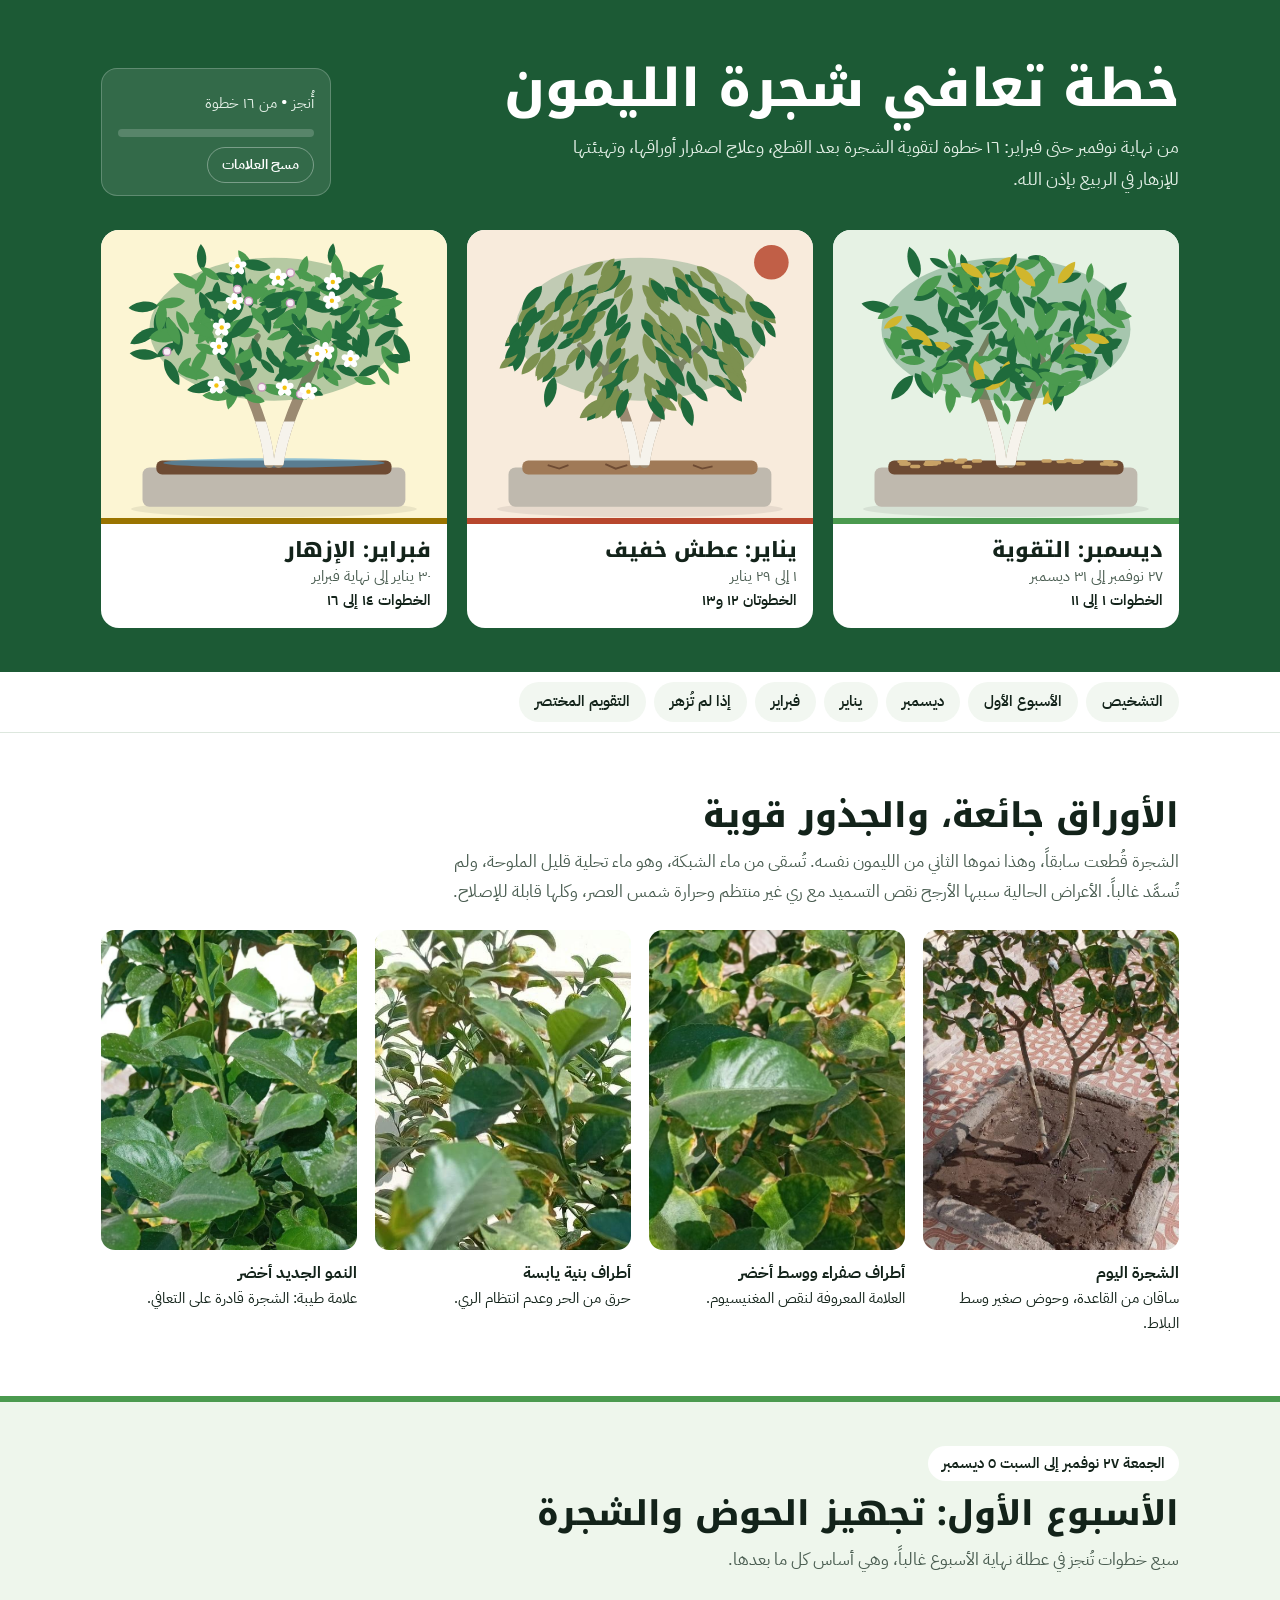
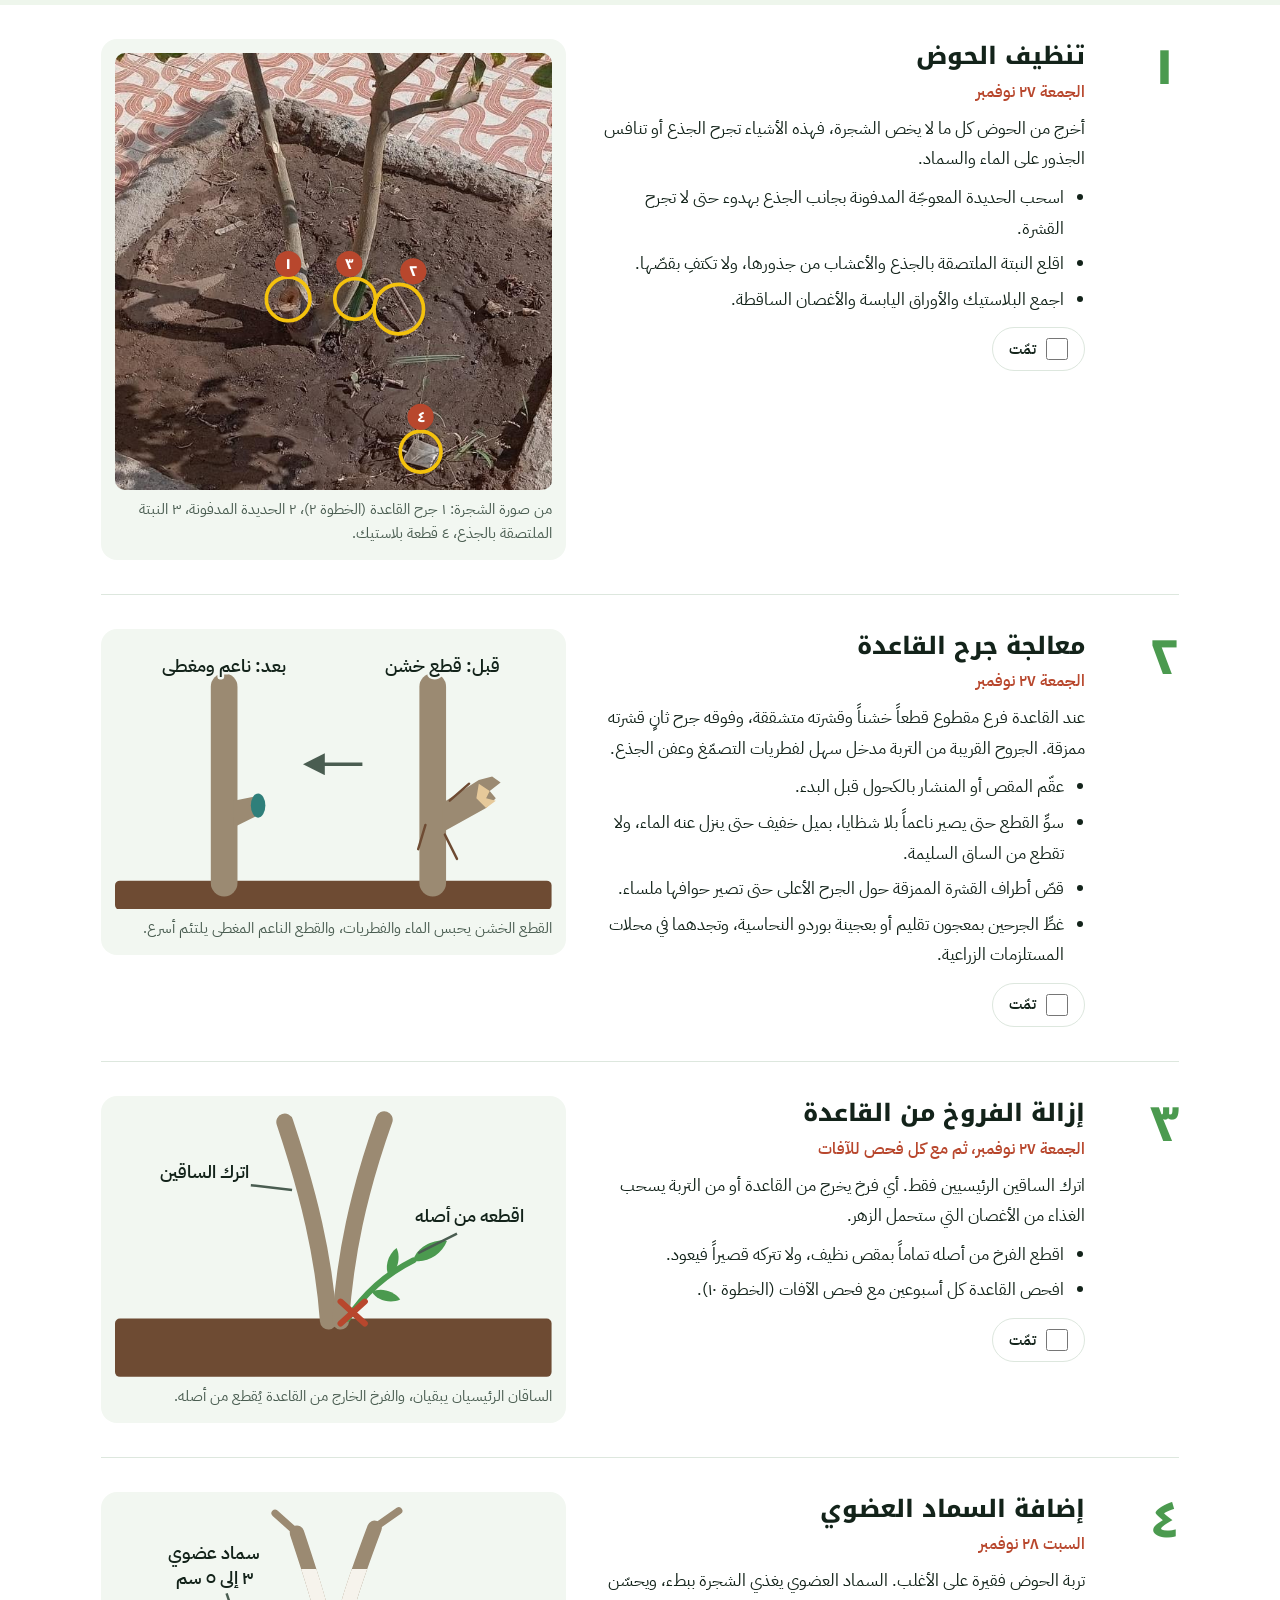
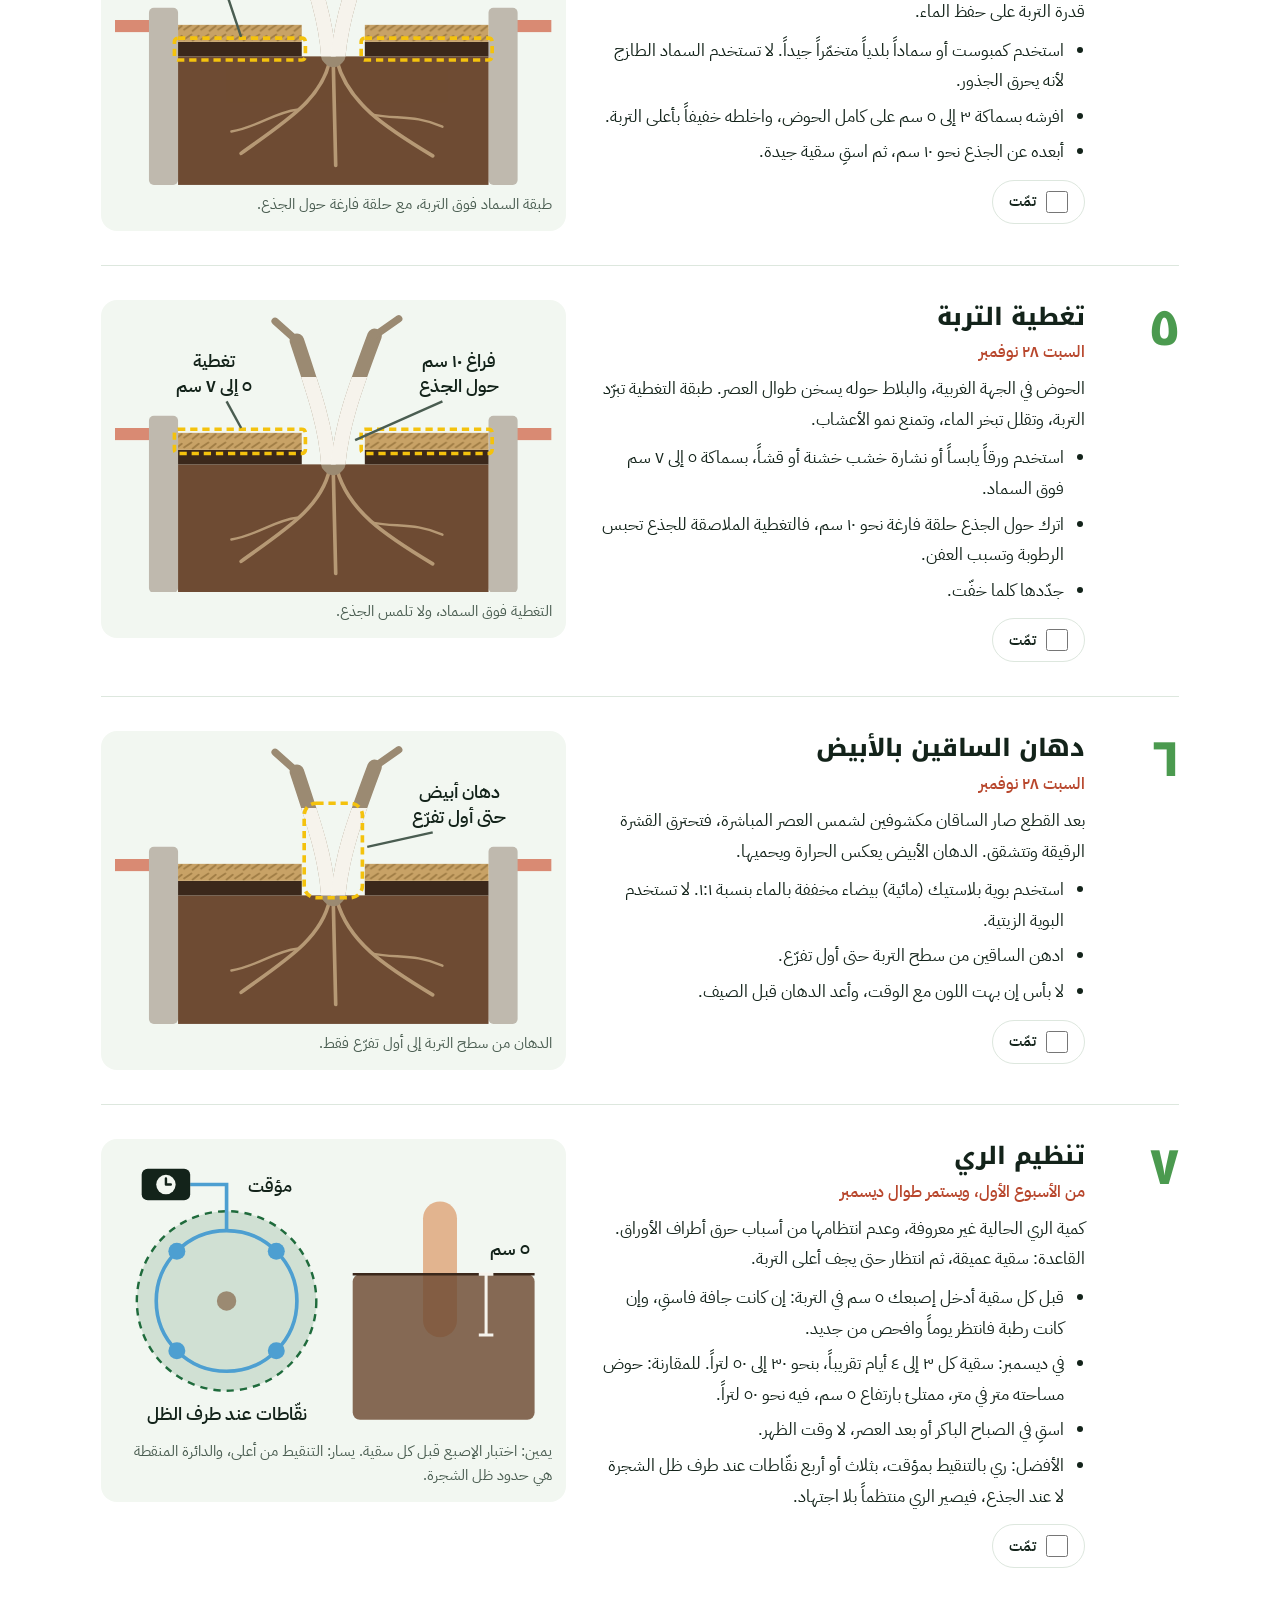
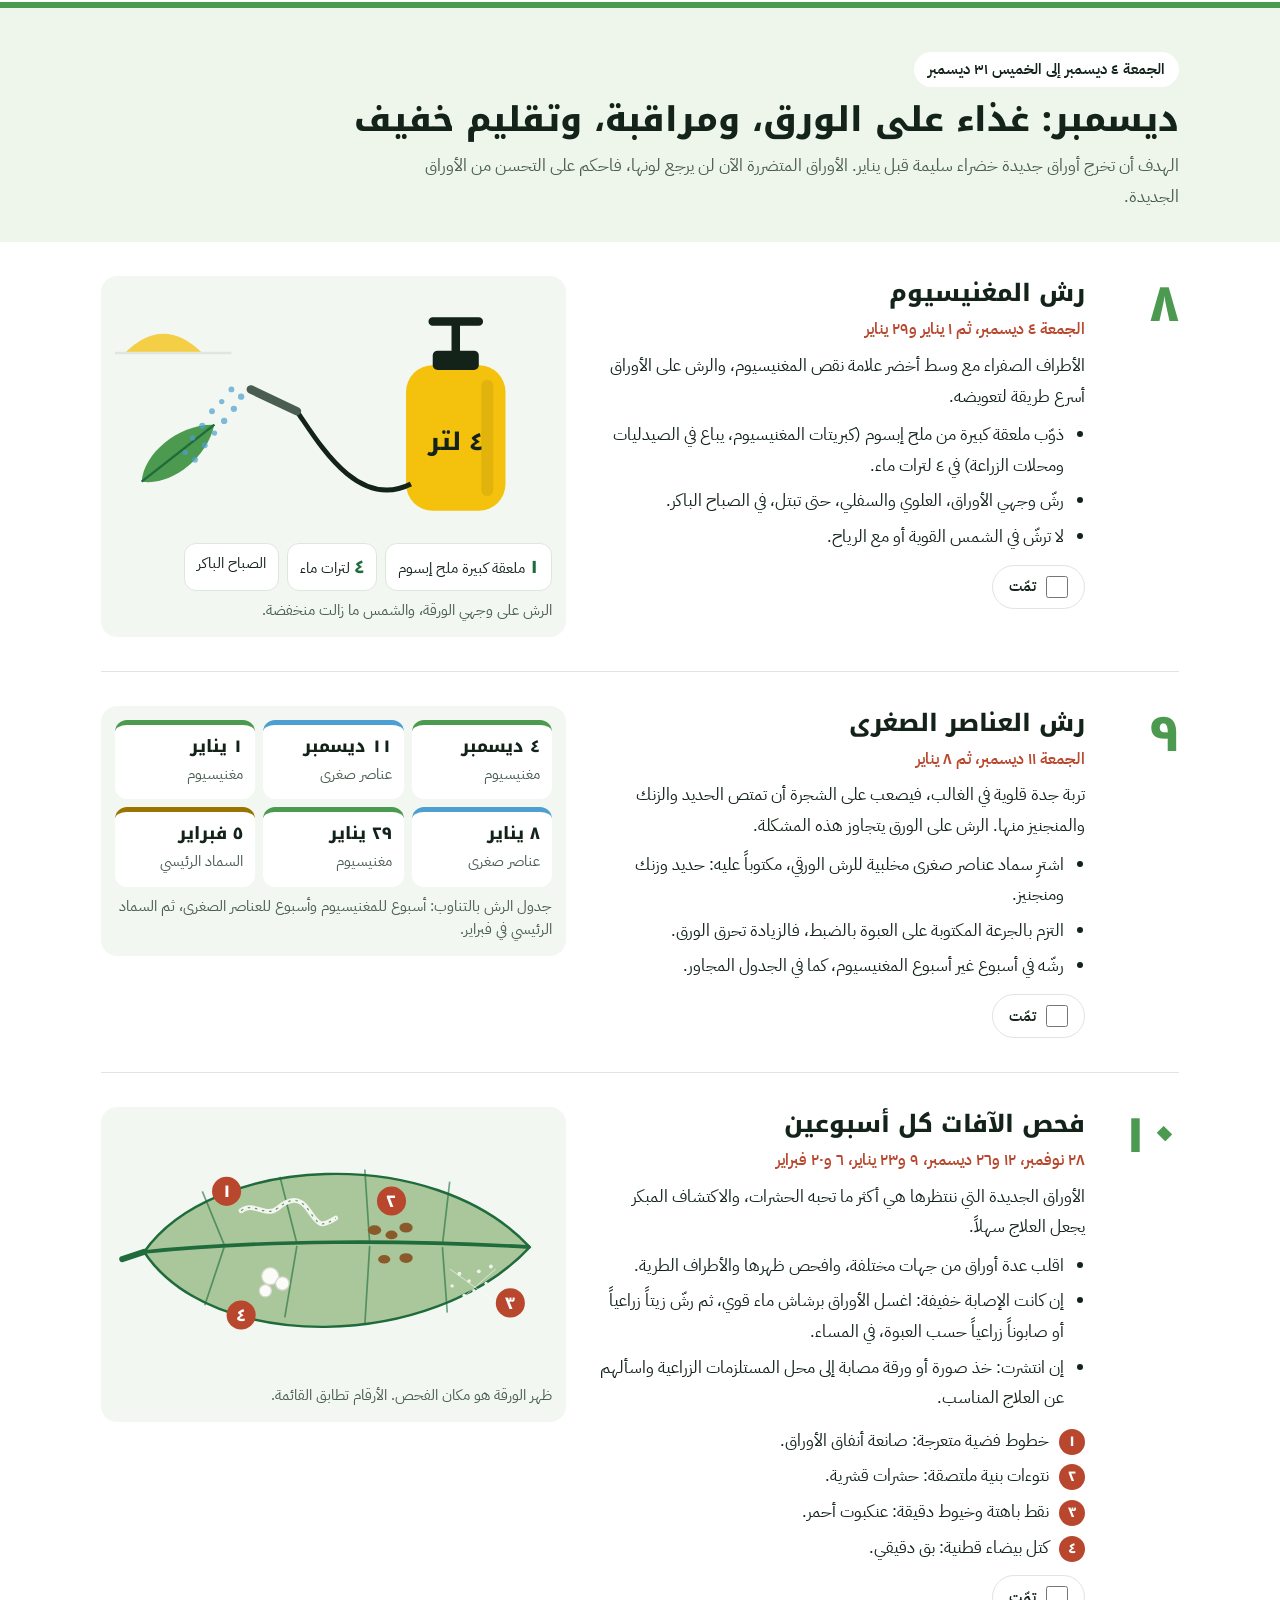
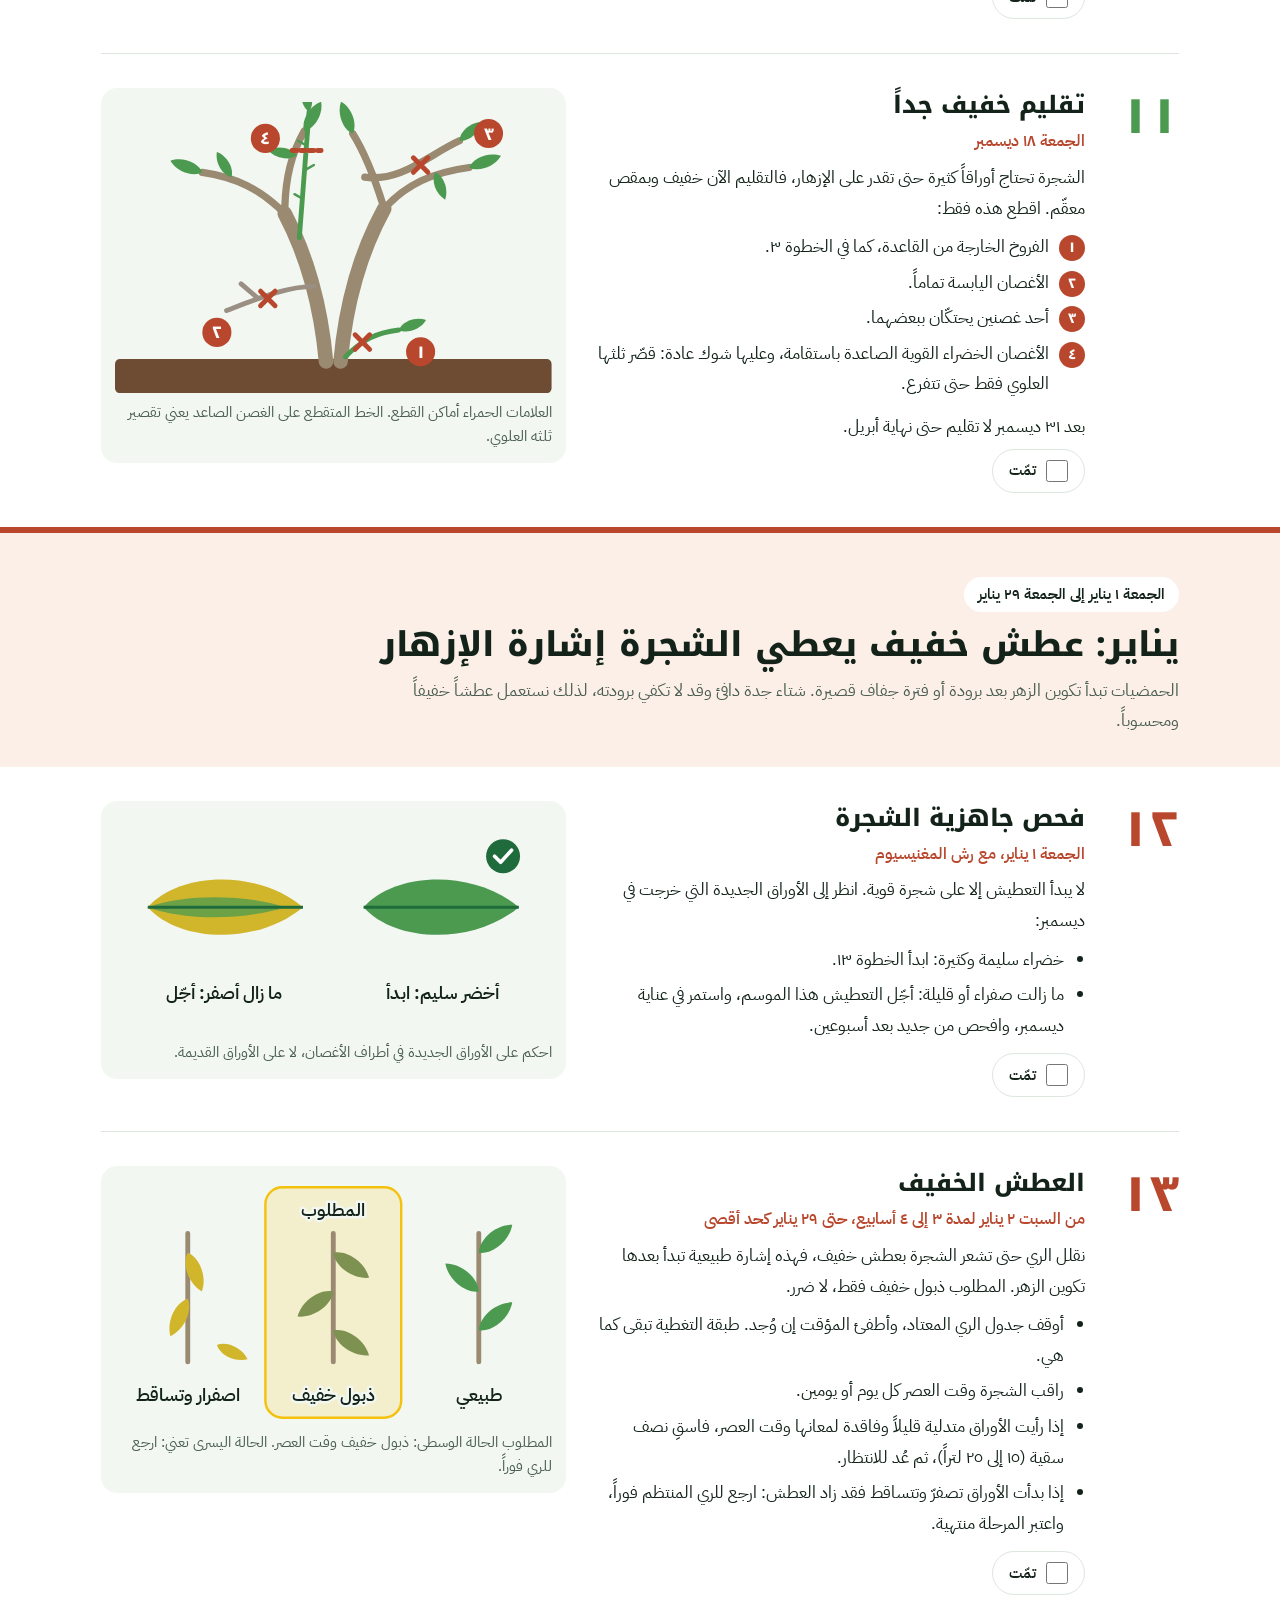
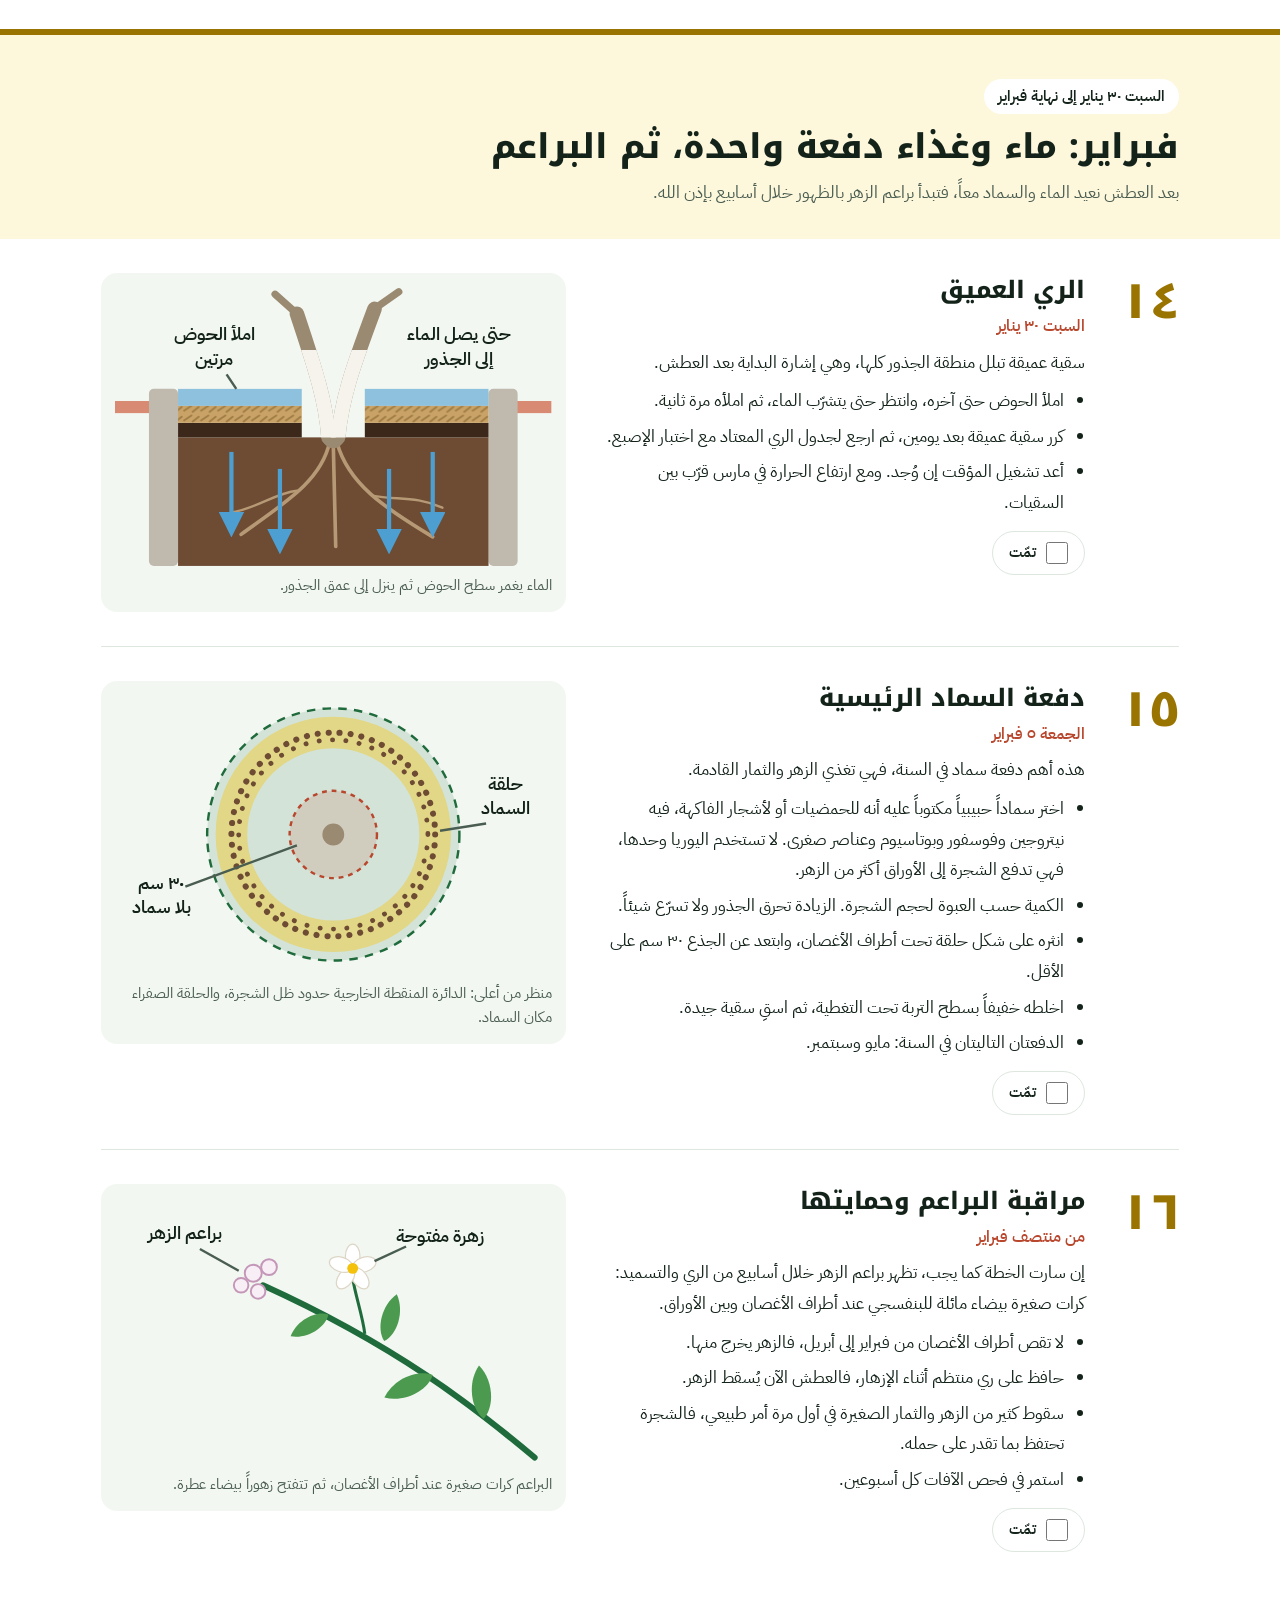
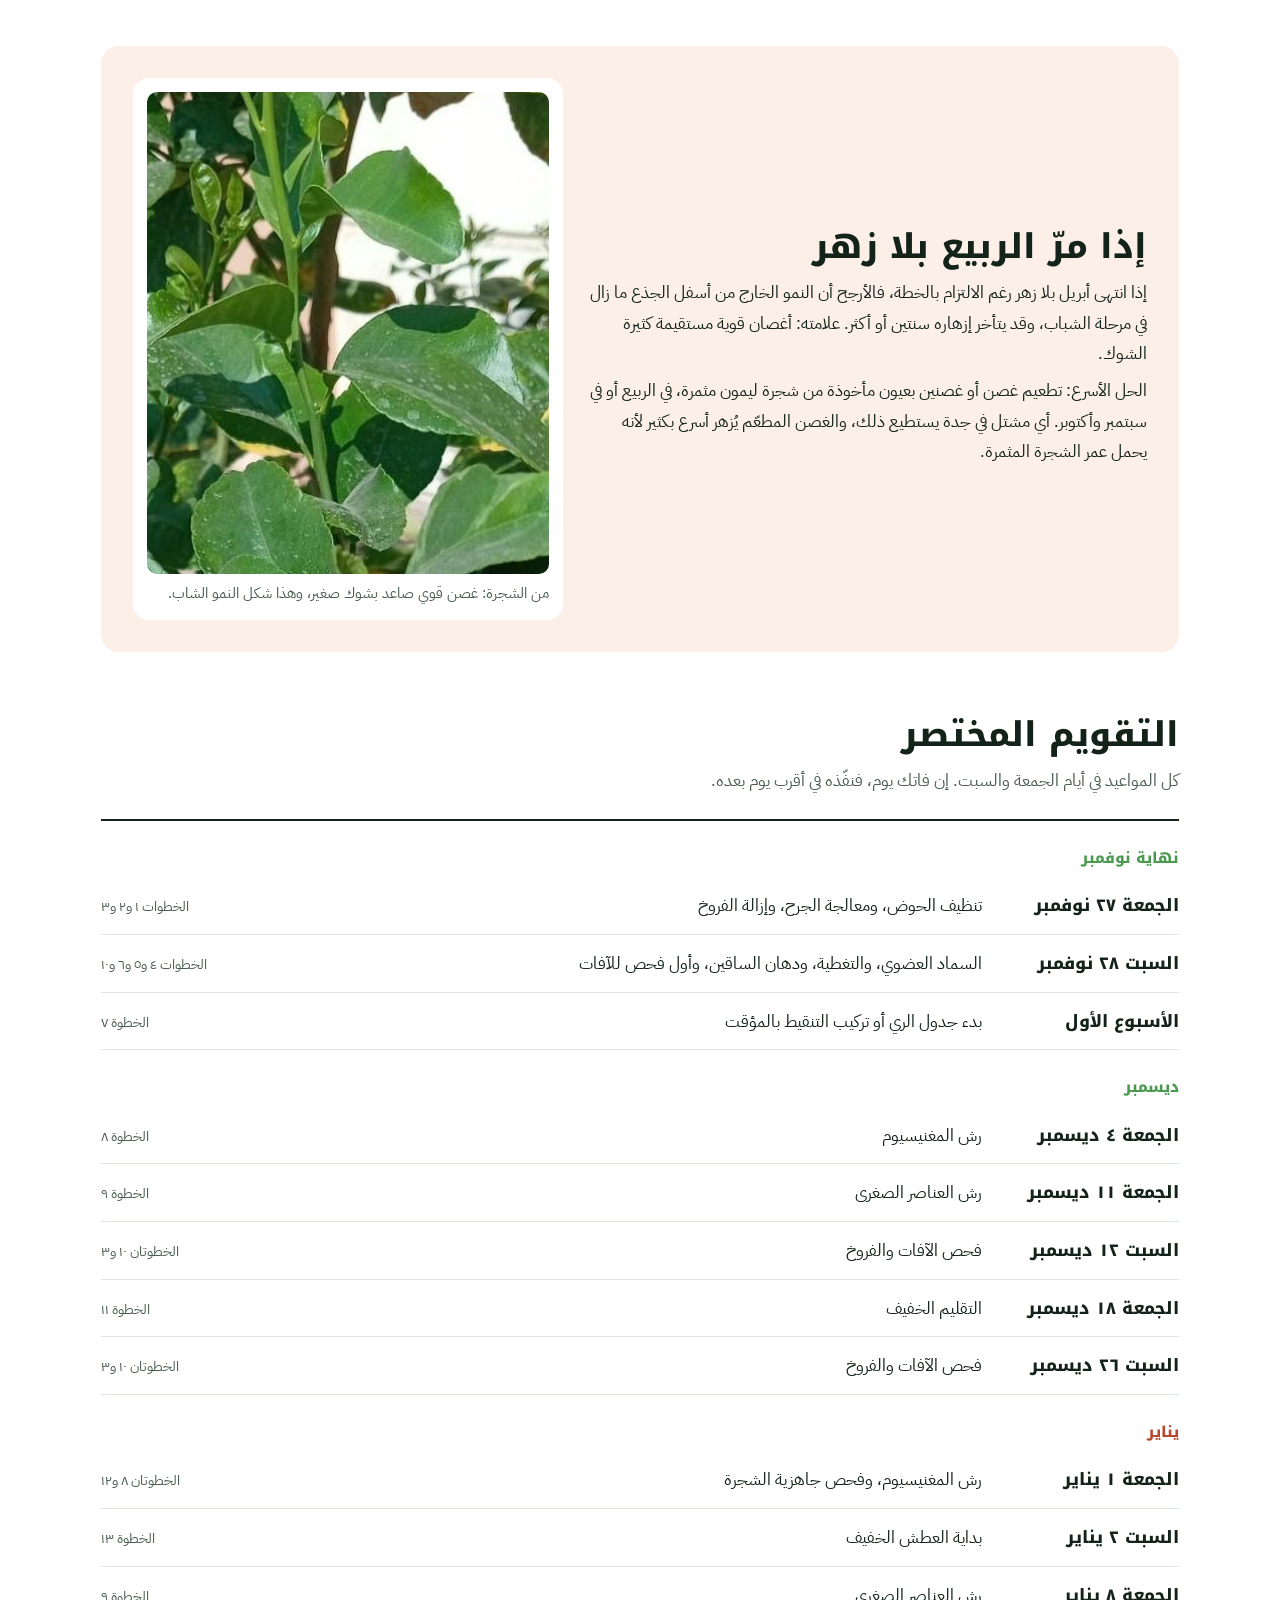
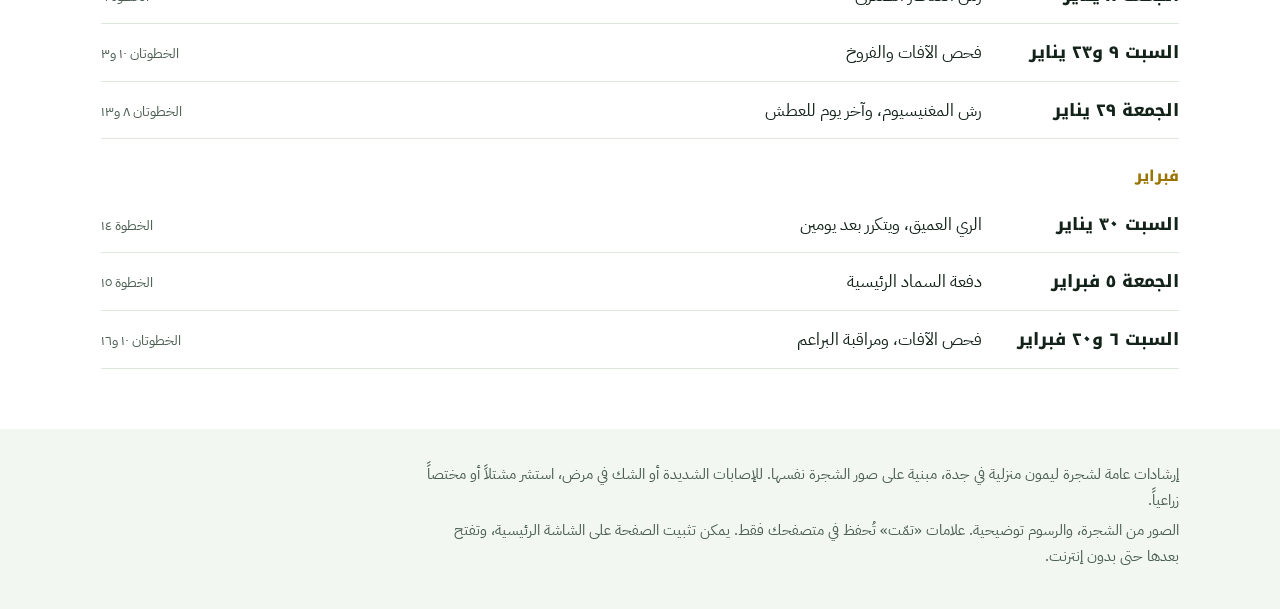
==== commit 322ba412: "Make the lemon plan installable on phones and tablets - Web app manifest, lemon icons (any, maskable" ====
--- a/lemon/index.html
+++ b/lemon/index.html
@@ -7,7 +7,16 @@
 <meta name="description" content="خطة عملية مرقّمة من نهاية نوفمبر حتى فبراير لتقوية شجرة ليمون بعد القطع وتهيئتها للإزهار في جدة.">
 <meta property="og:title" content="خطة تعافي شجرة الليمون">
 <meta property="og:description" content="١٦ خطوة من نهاية نوفمبر حتى فبراير لتقوية الشجرة وتهيئتها للإزهار.">
-<meta name="theme-color" content="#1c5a35">
+<meta name="theme-color" content="#1c5a35" media="(prefers-color-scheme: light)">
+<meta name="theme-color" content="#10301e" media="(prefers-color-scheme: dark)">
+<meta name="format-detection" content="telephone=no">
+<link rel="manifest" href="manifest.webmanifest">
+<link rel="icon" type="image/png" sizes="32x32" href="icons/favicon-32.png">
+<link rel="apple-touch-icon" href="icons/apple-touch-icon.png">
+<meta name="mobile-web-app-capable" content="yes">
+<meta name="apple-mobile-web-app-capable" content="yes">
+<meta name="apple-mobile-web-app-title" content="شجرة الليمون">
+<meta name="apple-mobile-web-app-status-bar-style" content="default">
 <link rel="preconnect" href="https://fonts.googleapis.com">
 <link rel="preconnect" href="https://fonts.gstatic.com" crossorigin>
 <link href="https://fonts.googleapis.com/css2?family=IBM+Plex+Sans+Arabic:wght@400;600&family=Noto+Kufi+Arabic:wght@700;800&display=swap" rel="stylesheet">
@@ -47,7 +56,9 @@
   --concrete:#6f6b64;--trunk:#8c7c66;--water:#5aaee0;--root:#8f7a5d;--dry:#7f766b;
 }
 *{box-sizing:border-box;min-width:0}
+[hidden]{display:none!important}
 html{scroll-padding-top:72px;-webkit-text-size-adjust:100%}
+a,button,label{-webkit-tap-highlight-color:transparent;touch-action:manipulation}
 body{margin:0;background:var(--bg);color:var(--ink);font:17px/1.8 "IBM Plex Sans Arabic",Tahoma,"Segoe UI",sans-serif}
 img{max-width:100%;height:auto;display:block}
 a{color:inherit}
@@ -78,7 +89,20 @@
 .toc{position:sticky;top:0;z-index:5;background:var(--bg);border-bottom:1px solid var(--line)}
 .toc .wrap{display:flex;gap:8px;overflow-x:auto;padding-block:10px;scrollbar-width:thin}
 .toc a{flex:none;display:inline-flex;align-items:center;min-height:40px;padding:4px 16px;border-radius:999px;background:var(--panel);text-decoration:none;font-size:15px;font-weight:600}
-@media(max-width:900px){.toc{position:static}}
+@media(max-width:600px){.toc{position:static}}
+.install{background:var(--t3);border-bottom:1px solid var(--line)}
+.ins-row{display:flex;flex-wrap:wrap;align-items:center;gap:10px 14px;padding-block:12px}
+.ins-row p{margin:0;flex:1 1 18em;font-size:15.5px;line-height:1.6}
+.ibtn{font:600 15px "IBM Plex Sans Arabic",Tahoma,sans-serif;min-height:44px;padding:6px 18px;border-radius:999px;border:0;background:var(--leaf);color:#fff;cursor:pointer}
+.ibtn.ghost{background:var(--bg);color:var(--ink);border:1.5px solid var(--line)}
+.ibtn.x{background:none;color:var(--muted);padding:6px 12px;min-width:44px}
+.ibtn:focus-visible{outline:3px solid var(--lemon);outline-offset:2px}
+.how{display:grid;grid-template-columns:repeat(2,minmax(0,1fr));gap:10px;padding-bottom:14px}
+.how-card{background:var(--bg);border-radius:14px;padding:12px 14px;font-size:15px;line-height:1.7;border:1.5px solid var(--line)}
+.how-card.mine{border-color:var(--leaf2)}
+.how-card b{display:block;font-size:15.5px}
+.how-card svg{width:20px;height:20px;vertical-align:-4px;color:var(--leaf)}
+@media(max-width:600px){.how{grid-template-columns:minmax(0,1fr)}}
 .sec{padding:clamp(32px,5vw,60px) 0}
 .intro{max-width:44em;margin:0 0 22px;color:var(--muted)}
 .diag{display:grid;grid-template-columns:repeat(4,minmax(0,1fr));gap:18px}
@@ -130,8 +154,9 @@
 .row.mo span{font:800 15px "Noto Kufi Arabic",Tahoma,sans-serif;color:var(--c)}
 footer{background:var(--panel);padding:28px 0 36px;font-size:14.5px;color:var(--muted)}
 footer p{margin:4px 0;max-width:52em}
-@media(max-width:900px){.diag{grid-template-columns:repeat(2,minmax(0,1fr))}.note{grid-template-columns:1fr}}
-@media(max-width:820px){.step{grid-template-columns:42px minmax(0,1fr);gap:8px 14px}.num{font-size:36px}.step .fig{grid-column:1/-1;margin-top:8px}}
+@media(max-width:900px){.note{grid-template-columns:1fr}.diag{gap:12px}.diag figcaption{font-size:14px}}
+@media(max-width:640px){.diag{grid-template-columns:repeat(2,minmax(0,1fr))}}
+@media(max-width:820px){.step{grid-template-columns:42px minmax(0,1fr);gap:8px 14px}.num{font-size:36px}.step .fig{grid-column:1/-1;margin-top:8px;width:100%;max-width:560px}}
 @media(max-width:600px){
   body{font-size:16.5px}
   .stations{grid-template-columns:minmax(0,1fr);gap:10px}
@@ -220,6 +245,31 @@
   </div>
 </header>
 
+<div class="install" id="install" hidden>
+  <div class="wrap">
+    <div class="ins-row">
+      <p><b>ثبّت الخطة على جوالك أو جهازك اللوحي</b> لتفتحها بلمسة من الشاشة الرئيسية، حتى بدون إنترنت.</p>
+      <button type="button" class="ibtn" id="installBtn" hidden>تثبيت</button>
+      <button type="button" class="ibtn ghost" id="howBtn" aria-expanded="false" aria-controls="how">الطريقة</button>
+      <button type="button" class="ibtn x" id="hideIns" aria-label="إخفاء">إخفاء</button>
+    </div>
+    <div class="how" id="how" hidden>
+      <div class="how-card" data-os="ios">
+        <b>آيفون وآيباد</b>
+        اضغط زر المشاركة
+        <svg viewBox="0 0 24 24" aria-hidden="true"><path d="M12 3v12M8 7l4-4 4 4" fill="none" stroke="currentColor" stroke-width="2" stroke-linecap="round" stroke-linejoin="round"/><path d="M8 10H5v11h14V10h-3" fill="none" stroke="currentColor" stroke-width="2" stroke-linejoin="round"/></svg>
+        في Safari، ثم اختر «إضافة إلى الشاشة الرئيسية»، ثم «إضافة».
+      </div>
+      <div class="how-card" data-os="android">
+        <b>أندرويد</b>
+        افتح قائمة المتصفح
+        <svg viewBox="0 0 24 24" aria-hidden="true"><circle cx="12" cy="5" r="2" fill="currentColor"/><circle cx="12" cy="12" r="2" fill="currentColor"/><circle cx="12" cy="19" r="2" fill="currentColor"/></svg>
+        في Chrome أو Samsung Internet، ثم اختر «تثبيت التطبيق» أو «إضافة إلى الشاشة الرئيسية».
+      </div>
+    </div>
+  </div>
+</div>
+
 <nav class="toc" aria-label="أقسام الصفحة">
   <div class="wrap">
     <a href="#diag">التشخيص</a><a href="#w1">الأسبوع الأول</a><a href="#dec">ديسمبر</a><a href="#jan">يناير</a><a href="#feb">فبراير</a><a href="#nobloom">إذا لم تُزهر</a><a href="#cal">التقويم المختصر</a>
@@ -844,7 +894,7 @@
 <footer>
   <div class="wrap">
     <p>إرشادات عامة لشجرة ليمون منزلية في جدة، مبنية على صور الشجرة نفسها. للإصابات الشديدة أو الشك في مرض، استشر مشتلاً أو مختصاً زراعياً.</p>
-    <p>الصور من الشجرة، والرسوم توضيحية. علامات «تمّت» تُحفظ في متصفحك فقط.</p>
+    <p>الصور من الشجرة، والرسوم توضيحية. علامات «تمّت» تُحفظ في متصفحك فقط. يمكن تثبيت الصفحة على الشاشة الرئيسية، وتفتح بعدها حتى بدون إنترنت.</p>
   </div>
 </footer>
 
@@ -919,6 +969,51 @@
     paint();
   });
   paint();
+
+  const band = document.getElementById('install');
+  const installBtn = document.getElementById('installBtn');
+  const howBtn = document.getElementById('howBtn');
+  const how = document.getElementById('how');
+  const HIDE = 'lemon-install-hidden';
+  const standalone = window.matchMedia('(display-mode: standalone)').matches || window.navigator.standalone === true;
+  let dismissed = false;
+  try { dismissed = localStorage.getItem(HIDE) === '1'; } catch (e) {}
+  const ua = navigator.userAgent;
+  const isIOS = /iPhone|iPad|iPod/.test(ua) || (/Macintosh/.test(ua) && navigator.maxTouchPoints > 1);
+  const isAndroid = /Android/.test(ua);
+  const touch = window.matchMedia('(pointer: coarse)').matches || navigator.maxTouchPoints > 0;
+  const showBand = () => { if (!standalone && !dismissed) band.hidden = false; };
+  const mine = document.querySelector('.how-card[data-os="' + (isIOS ? 'ios' : isAndroid ? 'android' : '') + '"]');
+  if (mine) { mine.classList.add('mine'); how.prepend(mine); }
+  if (touch || isIOS || isAndroid) showBand();
+
+  let deferred = null;
+  window.addEventListener('beforeinstallprompt', (e) => {
+    e.preventDefault();
+    deferred = e;
+    installBtn.hidden = false;
+    showBand();
+  });
+  installBtn.addEventListener('click', async () => {
+    if (!deferred) return;
+    deferred.prompt();
+    try { await deferred.userChoice; } catch (e) {}
+    deferred = null;
+    installBtn.hidden = true;
+  });
+  window.addEventListener('appinstalled', () => { band.hidden = true; });
+  howBtn.addEventListener('click', () => {
+    how.hidden = !how.hidden;
+    howBtn.setAttribute('aria-expanded', String(!how.hidden));
+  });
+  document.getElementById('hideIns').addEventListener('click', () => {
+    band.hidden = true;
+    try { localStorage.setItem(HIDE, '1'); } catch (e) {}
+  });
+
+  if ('serviceWorker' in navigator && location.protocol === 'https:') {
+    navigator.serviceWorker.register('sw.js').catch(() => {});
+  }
 }
 </script>
 </body>
